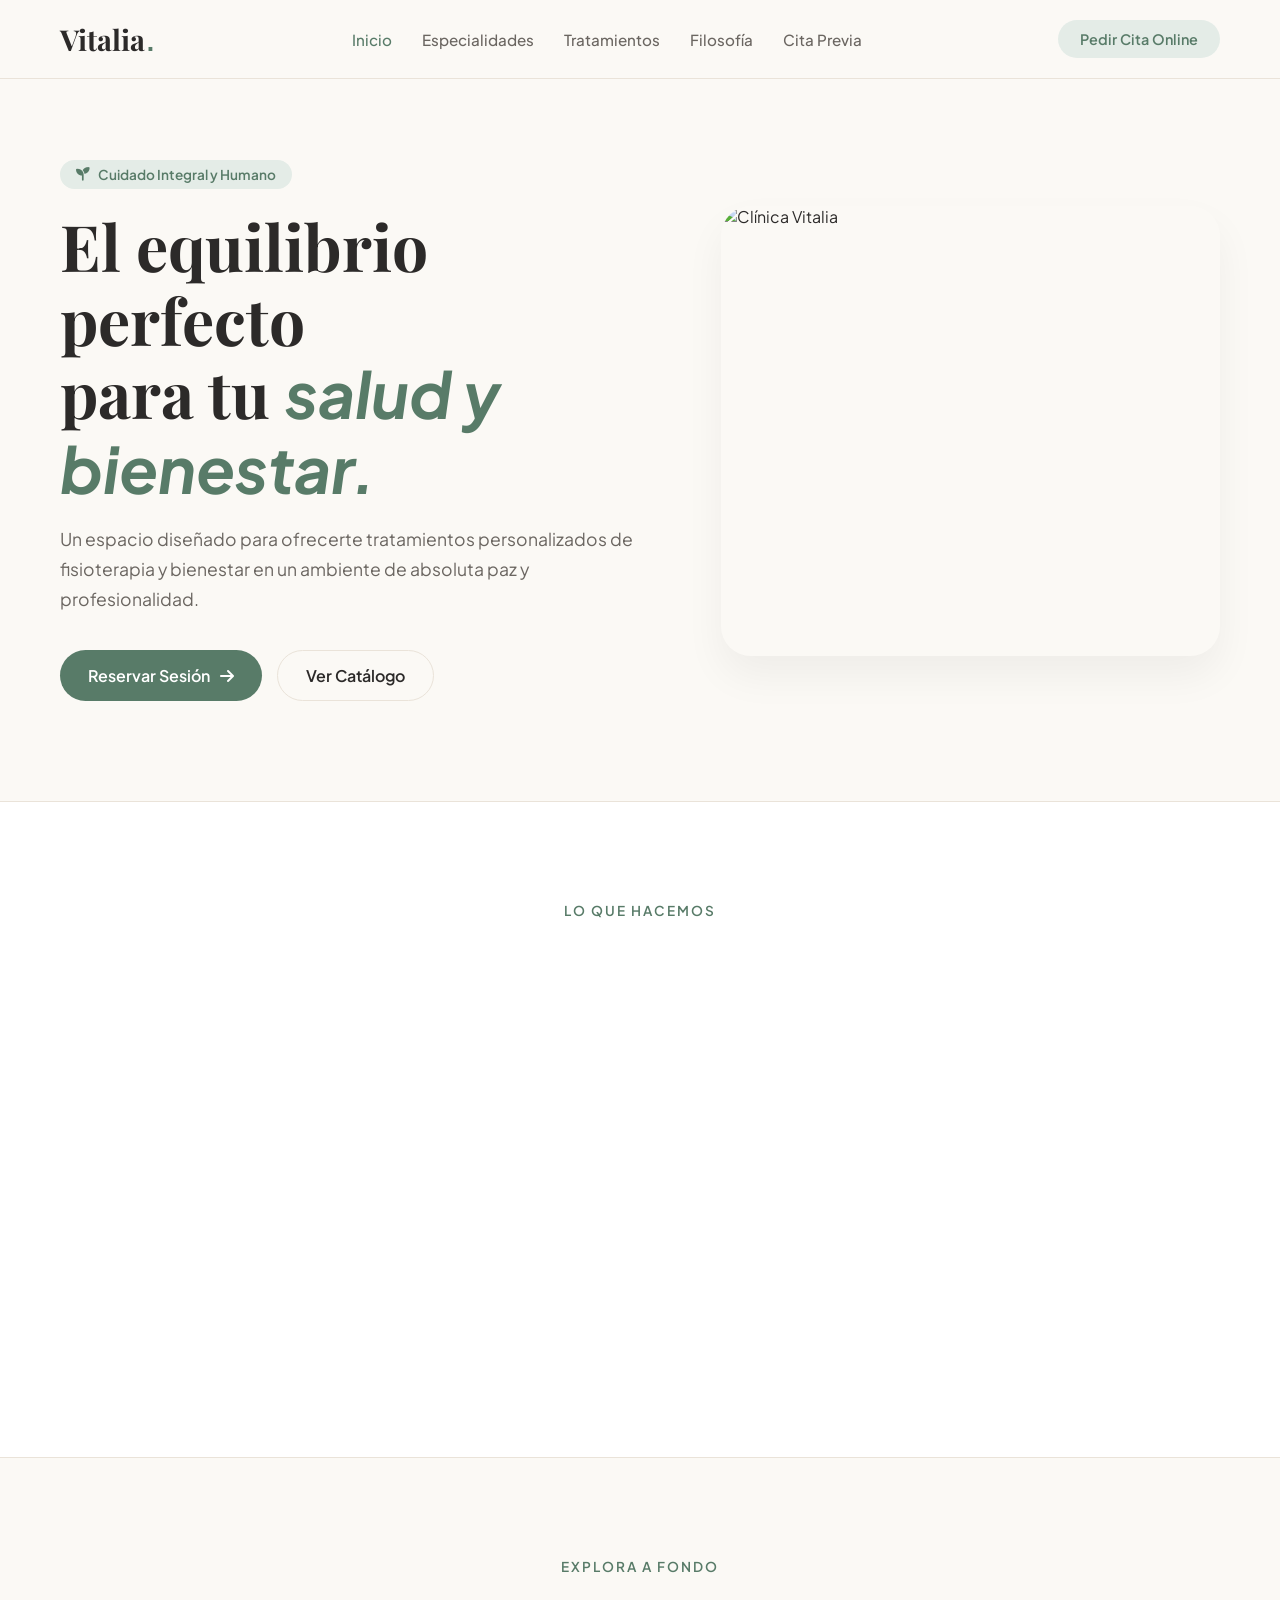
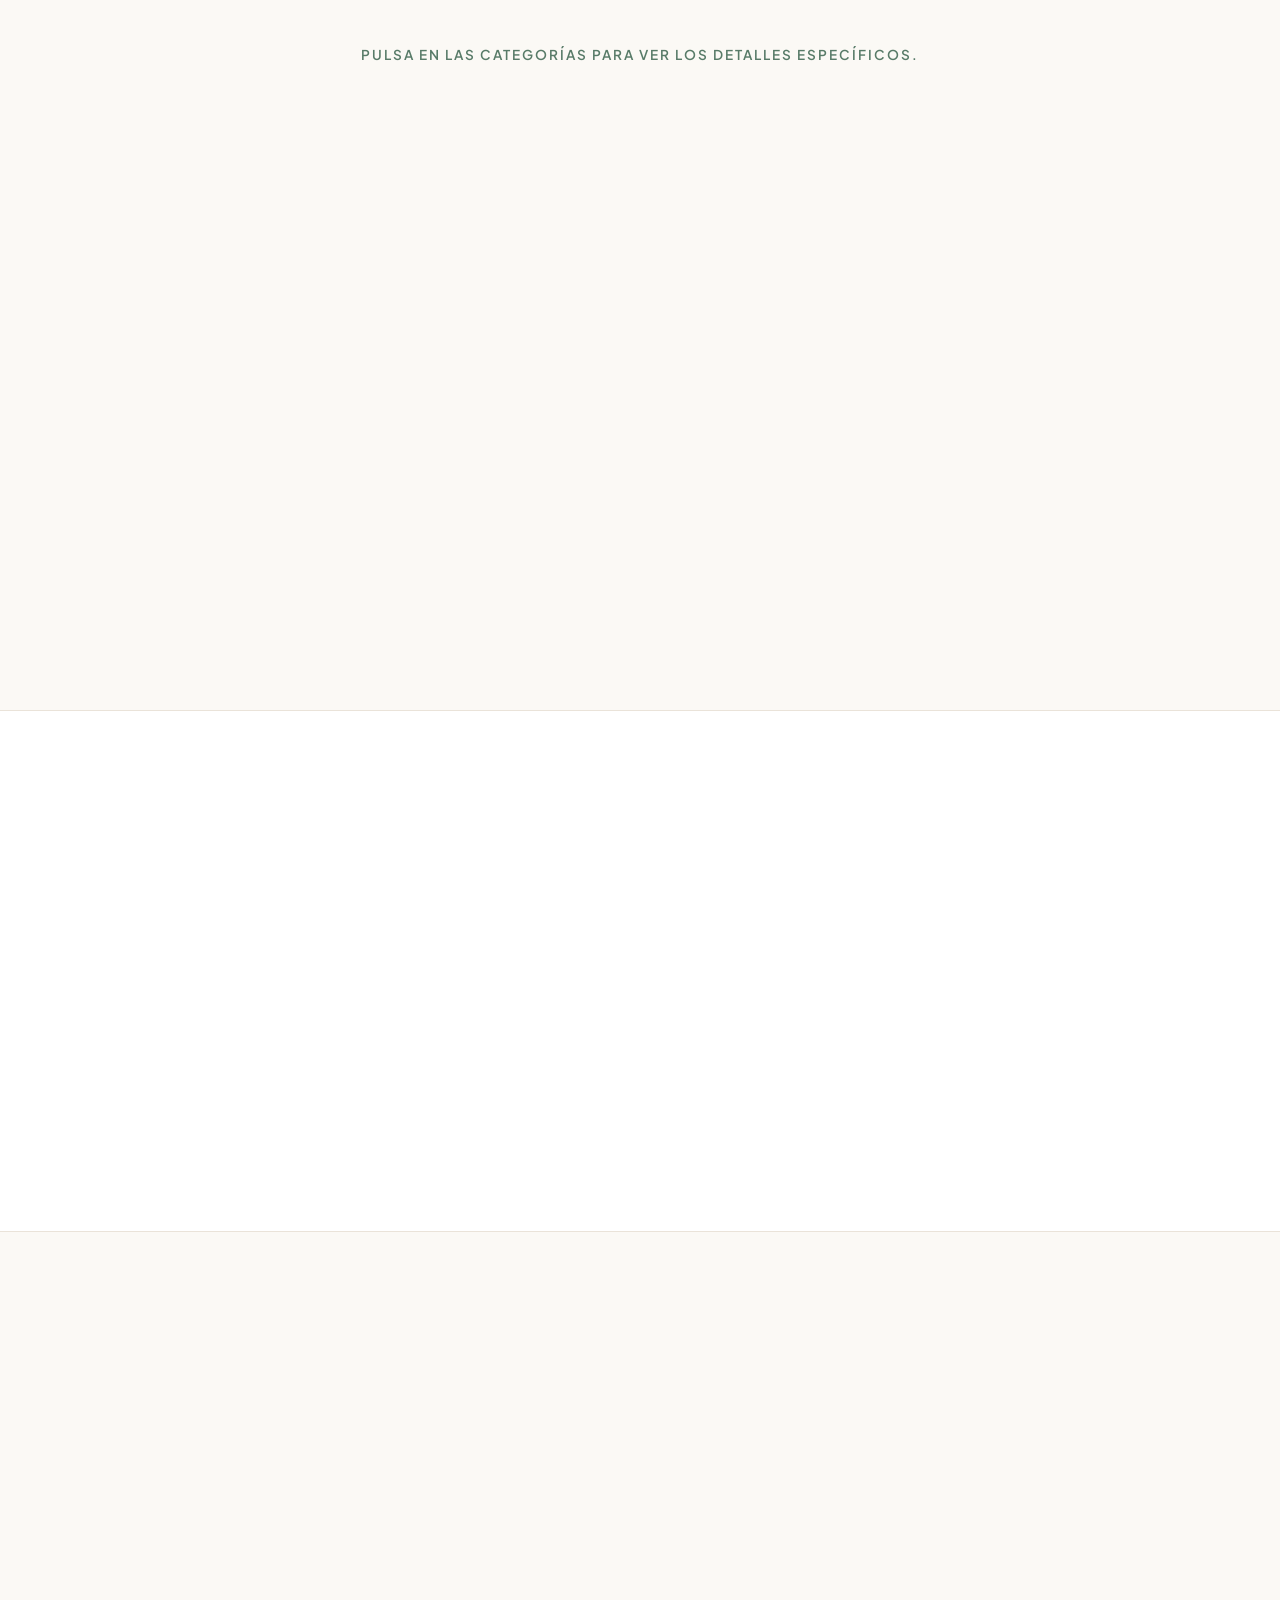
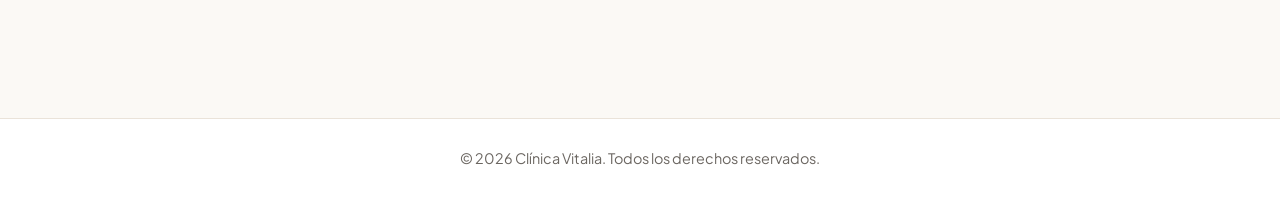
==== demos/escaparate.html @ feb84a08 "Create escaparate.html" ====
<!DOCTYPE html>
<html lang="es">
<head>
    <meta charset="UTF-8">
    <meta name="viewport" content="width=device-width, initial-scale=1.0">
    <title>Clínica Vitalia - Bienestar y Salud Avanzada</title>
    <link rel="stylesheet" href="escaparate.css">
    <!-- Google Fonts & FontAwesome -->
    <link href="https://fonts.googleapis.com/css2?family=Playfair+Display:ital,wght@0,600;0,700;1,400&family=Plus+Jakarta+Sans:wght@300;400;500;600;700&display=swap" rel="stylesheet">
    <link rel="stylesheet" href="https://cdnjs.cloudflare.com/ajax/libs/font-awesome/6.4.0/css/all.min.css">
</head>
<body>

    <!-- Navegación Orgánica y Fluida -->
    <header class="organic-header" id="navbar">
        <div class="nav-container">
            <div class="logo">Vitalia<span>.</span></div>
            <nav class="nav-links" id="organicNav">
                <a href="#inicio" class="active">Inicio</a>
                <a href="#especialidades">Especialidades</a>
                <a href="#selector">Tratamientos</a>
                <a href="#equipo">Filosofía</a>
                <a href="#contacto">Cita Previa</a>
            </nav>
            <div class="nav-actions-organic">
                <a href="#contacto" class="btn-organic">Pedir Cita Online</a>
                <button class="menu-toggle-org" id="orgToggle" aria-label="Menú"><i class="fa-solid fa-bars"></i></button>
            </div>
        </div>
    </header>

    <!-- Sección Hero Orgánica -->
    <section id="inicio" class="hero-organic">
        <div class="container hero-grid">
            <div class="hero-text reveal-load">
                <span class="badge-organic"><i class="fa-solid fa-seedling"></i> Cuidado Integral y Humano</span>
                <h1>El equilibrio perfecto <br>para tu <span>salud y bienestar.</span></h1>
                <p>Un espacio diseñado para ofrecerte tratamientos personalizados de fisioterapia y bienestar en un ambiente de absoluta paz y profesionalidad.</p>
                <div class="hero-actions">
                    <a href="#contacto" class="btn-primary-organic">Reservar Sesión <i class="fa-solid fa-arrow-right"></i></a>
                    <a href="#selector" class="btn-secondary-organic">Ver Catálogo</a>
                </div>
            </div>
            <div class="hero-image-wrapper reveal-load delay-1">
                <div class="image-box">
                    <img src="https://images.unsplash.com/photo-1629909613654-28e377c37b09?q=80&w=1000&auto=format&fit=crop" alt="Clínica Vitalia">
                </div>
            </div>
        </div>
    </section>

    <!-- Especialidades (Tarjetas Orgánicas) -->
    <section id="especialidades" class="services-organic">
        <div class="container">
            <div class="section-header">
                <span class="section-subtitle">Lo que hacemos</span>
                <h2 class="section-title reveal">Especialidades Destacadas</h2>
            </div>

            <div class="services-grid">
                <div class="service-card reveal delay-1">
                    <div class="icon-circle"><i class="fa-solid fa-hands-holding-child"></i></div>
                    <h3>Fisioterapia Avanzada</h3>
                    <p>Recuperación de lesiones deportivas y tratamiento de dolencias crónicas mediante técnicas manuales especializadas.</p>
                </div>
                <div class="service-card reveal delay-2">
                    <div class="icon-circle"><i class="fa-solid fa-spa"></i></div>
                    <h3>Bienestar y Osteopatía</h3>
                    <p>Reajuste corporal global para liberar tensiones acumuladas por el estrés diario y mejorar tu postura corporal.</p>
                </div>
                <div class="service-card reveal delay-3">
                    <div class="icon-circle"><i class="fa-solid fa-heart-pulse"></i></div>
                    <h3>Rehabilitación Activa</h3>
                    <p>Planes de ejercicio supervisados y adaptados individualmente para potenciar tu recuperación de forma segura.</p>
                </div>
            </div>
        </div>
    </section>

    <!-- NUEVO: Selector Interactivo de Tratamientos -->
    <section id="selector" class="interactive-selector-section">
        <div class="container">
            <div class="section-header">
                <span class="section-subtitle">Explora a fondo</span>
                <h2 class="section-title reveal">Selecciona tu Tratamiento</h2>
                <p class="section-subtitle" style="margin-top: 10px;">Pulsa en las categorías para ver los detalles específicos.</p>
            </div>

            <div class="selector-box reveal">
                <div class="selector-tabs">
                    <button class="tab-btn active" data-target="fisio">Fisioterapia</button>
                    <button class="tab-btn" data-target="osteo">Osteopatía</button>
                    <button class="tab-btn" data-target="rehab">Rehabilitación</button>
                </div>
                <div class="selector-content-wrapper">
                    <div class="selector-panel active" id="fisio">
                        <div class="panel-text">
                            <h3>Fisioterapia Deportiva y Traumatológica</h3>
                            <p>Enfoque clínico enfocado en acelerar los plazos de recuperación tisular. Utilizamos diatermia, punción seca y terapia manual avanzada.</p>
                            <ul>
                                <li><i class="fa-solid fa-check"></i> Duración estimada: 50 minutos</li>
                                <li><i class="fa-solid fa-check"></i> 100% atención individualizada</li>
                            </ul>
                        </div>
                        <div class="panel-image">
                            <img src="https://images.unsplash.com/photo-1576091160399-112ba8d25d1d?q=80&w=800&auto=format&fit=crop" alt="Fisio">
                        </div>
                    </div>
                    <div class="selector-panel" id="osteo">
                        <div class="panel-text">
                            <h3>Osteopatía Estructural y Craneal</h3>
                            <p>Restablecemos la movilidad de las articulaciones, la columna y los tejidos blandos, aliviando dolores de cabeza, cervicalgias y lumbalgias.</p>
                            <ul>
                                <li><i class="fa-solid fa-check"></i> Enfoque global del organismo</li>
                                <li><i class="fa-solid fa-check"></i> Técnicas suaves y seguras</li>
                            </ul>
                        </div>
                        <div class="panel-image">
                            <img src="https://images.unsplash.com/photo-1519494026892-80bbd2d6fd0d?q=80&w=800&auto=format&fit=crop" alt="Osteo">
                        </div>
                    </div>
                    <div class="selector-panel" id="rehab">
                        <div class="panel-text">
                            <h3>Rehabilitación Funcional Activa</h3>
                            <p>Gimnasio terapéutico propio donde te guiamos paso a paso para que recuperes la fuerza muscular tras una intervención o lesión grave.</p>
                            <ul>
                                <li><i class="fa-solid fa-check"></i> Equipamiento de última generación</li>
                                <li><i class="fa-solid fa-check"></i> Readaptación al deporte o trabajo</li>
                            </ul>
                        </div>
                        <div class="panel-image">
                            <img src="https://images.unsplash.com/photo-1540420773420-3366772f4999?q=80&w=800&auto=format&fit=crop" alt="Rehab">
                        </div>
                    </div>
                </div>
            </div>
        </div>
    </section>

    <!-- Testimonios de Confianza -->
    <section class="trust-section">
        <div class="container trust-flex">
            <div class="trust-content reveal">
                <h2>¿Por qué confían nuestros pacientes?</h2>
                <p>Nos tomamos el tiempo necesario para escuchar tu caso de forma individualizada. No aplicamos soluciones estandarizadas, sino que diseñamos un plan a tu absoluta medida.</p>
                <ul class="check-list">
                    <li><i class="fa-solid fa-check"></i> Profesionales colegiados con amplia experiencia</li>
                    <li><i class="fa-solid fa-check"></i> Instalaciones modernas, cálidas y equipadas</li>
                    <li><i class="fa-solid fa-check"></i> Flexibilidad horaria adaptada a tu rutina</li>
                </ul>
            </div>
            <div class="trust-card reveal delay-1">
                <div class="quote-icon"><i class="fa-solid fa-quote-left"></i></div>
                <p class="quote-text">"La atención y el trato son inmejorables. Noté una mejoría enorme en pocas sesiones. Da gusto encontrar profesionales con tanta vocación."</p>
                <div class="patient-info">
                    <strong>María Gómez</strong>
                    <span>Paciente de Fisioterapia</span>
                </div>
            </div>
        </div>
    </section>

    <!-- Sección Cita Previa / Contacto -->
    <section id="contacto" class="contact-organic">
        <div class="container contact-container reveal">
            <h2>¿Comenzamos a cuidarte?</h2>
            <p>Escríbenos directamente o consulta horarios disponibles para tu primera sesión.</p>
            <a href="https://wa.me/34600000000?text=Hola,%20quiero%20pedir%20información%20sobre%20vuestros%20servicios" target="_blank" class="btn-whatsapp"><i class="fa-brands fa-whatsapp"></i> Contactar por WhatsApp</a>
        </div>
    </section>

    <footer class="footer-organic">
        <p>&copy; 2026 Clínica Vitalia. Todos los derechos reservados.</p>
    </footer>

    <script src="escaparate.js"></script>
</body>
</html>
---- demos/escaparate.css ----
:root {
    --bg-sand: #fbf9f5;
    --card-white: #ffffff;
    --text-main: #2c2a29;
    --text-muted: #6b6661;
    --accent-sage: #587b68;
    --accent-sage-light: #e4ece7;
    --border-warm: #eae3d9;
}

* { margin: 0; padding: 0; box-sizing: border-box; font-family: 'Plus Jakarta Sans', sans-serif; scroll-behavior: smooth; }
body { background-color: var(--bg-sand); color: var(--text-main); overflow-x: hidden; }

.container { max-width: 1200px; margin: 0 auto; padding: 0 20px; }

/* Navegación Orgánica */
.organic-header {
    position: fixed; top: 0; width: 100%; z-index: 1000;
    padding: 20px 0; background: rgba(251, 249, 245, 0.9);
    backdrop-filter: blur(10px); border-bottom: 1px solid var(--border-warm);
    transition: 0.3s;
}
.nav-container { display: flex; justify-content: space-between; align-items: center; max-width: 1200px; margin: 0 auto; padding: 0 20px; }
.logo { font-family: 'Playfair Display', serif; font-size: 1.8rem; font-weight: 700; color: var(--text-main); }
.logo span { color: var(--accent-sage); }

.nav-links { display: flex; gap: 30px; }
.nav-links a { color: var(--text-muted); text-decoration: none; font-weight: 500; font-size: 0.95rem; transition: 0.3s; }
.nav-links a:hover, .nav-links a.active { color: var(--accent-sage); }

.nav-actions-organic { display: flex; align-items: center; gap: 15px; }
.menu-toggle-org { display: none; background: none; border: none; color: var(--text-main); font-size: 1.5rem; cursor: pointer; }

.btn-organic {
    background: var(--accent-sage-light); color: var(--accent-sage); padding: 10px 22px;
    border-radius: 30px; text-decoration: none; font-weight: 600; font-size: 0.9rem; transition: 0.3s;
}
.btn-organic:hover { background: var(--accent-sage); color: white; }

/* Hero Orgánico */
.hero-organic { padding: 160px 0 100px; }
.hero-grid { display: grid; grid-template-columns: 1.1fr 0.9fr; gap: 50px; align-items: center; }
.badge-organic {
    display: inline-flex; align-items: center; gap: 8px; background: var(--accent-sage-light);
    color: var(--accent-sage); padding: 6px 16px; border-radius: 20px; font-size: 0.85rem; font-weight: 600; margin-bottom: 20px;
}
.hero-text h1 { font-family: 'Playfair Display', serif; font-size: clamp(2.5rem, 5vw, 4rem); line-height: 1.15; margin-bottom: 20px; font-weight: 700; }
.hero-text h1 span { color: var(--accent-sage); font-style: italic; }
.hero-text p { color: var(--text-muted); font-size: 1.1rem; line-height: 1.7; margin-bottom: 35px; }
.hero-actions { display: flex; gap: 15px; }

.btn-primary-organic {
    background: var(--accent-sage); color: white; padding: 14px 28px; border-radius: 30px;
    text-decoration: none; font-weight: 600; transition: 0.3s; display: inline-flex; align-items: center; gap: 10px;
}
.btn-primary-organic:hover { background: #466252; transform: translateY(-2px); }

.btn-secondary-organic {
    background: transparent; color: var(--text-main); padding: 14px 28px; border-radius: 30px;
    text-decoration: none; font-weight: 600; border: 1px solid var(--border-warm); transition: 0.3s;
}
.btn-secondary-organic:hover { border-color: var(--text-main); background: rgba(0,0,0,0.02); }

.image-box { border-radius: 30px; overflow: hidden; box-shadow: 0 20px 40px rgba(0,0,0,0.05); height: 450px; }
.image-box img { width: 100%; height: 100%; object-fit: cover; }

/* Especialidades */
.services-organic { padding: 100px 0; background-color: var(--card-white); border-top: 1px solid var(--border-warm); border-bottom: 1px solid var(--border-warm); }
.section-header { text-align: center; margin-bottom: 60px; }
.section-subtitle { color: var(--accent-sage); font-weight: 600; text-transform: uppercase; font-size: 0.85rem; letter-spacing: 2px; display: block; margin-bottom: 8px; }
.section-title { font-family: 'Playfair Display', serif; font-size: 2.5rem; font-weight: 700; }

.services-grid { display: grid; grid-template-columns: repeat(auto-fit, minmax(300px, 1fr)); gap: 30px; }
.service-card {
    background: var(--bg-sand); border: 1px solid var(--border-warm); border-radius: 24px; padding: 40px 30px;
    text-align: center; transition: 0.3s;
}
.service-card:hover { transform: translateY(-8px); box-shadow: 0 15px 30px rgba(0,0,0,0.04); }
.icon-circle {
    width: 70px; height: 70px; background: var(--accent-sage-light); color: var(--accent-sage);
    border-radius: 50%; display: flex; align-items: center; justify-content: center; font-size: 1.5rem; margin: 0 auto 25px;
}
.service-card h3 { font-family: 'Playfair Display', serif; font-size: 1.35rem; margin-bottom: 15px; }
.service-card p { color: var(--text-muted); font-size: 0.95rem; line-height: 1.6; }

/* Selector Interactivo de Tratamientos */
.interactive-selector-section { padding: 100px 0; background-color: var(--bg-sand); }
.selector-box {
    background: var(--card-white); border: 1px solid var(--border-warm); border-radius: 30px;
    padding: 40px; box-shadow: 0 15px 35px rgba(0,0,0,0.03); max-width: 1000px; margin: 0 auto;
}
.selector-tabs { display: flex; justify-content: center; gap: 15px; margin-bottom: 40px; flex-wrap: wrap; }
.tab-btn {
    background: var(--bg-sand); border: 1px solid var(--border-warm); color: var(--text-main);
    padding: 12px 25px; border-radius: 30px; font-weight: 600; cursor: pointer; transition: 0.3s; font-size: 0.95rem;
}
.tab-btn:hover, .tab-btn.active { background: var(--accent-sage); color: white; border-color: var(--accent-sage); }

.selector-content-wrapper { position: relative; }
.selector-panel { display: none; grid-template-columns: 1.2fr 1fr; gap: 40px; align-items: center; }
.selector-panel.active { display: grid; }
.panel-text h3 { font-family: 'Playfair Display', serif; font-size: 1.8rem; margin-bottom: 15px; }
.panel-text p { color: var(--text-muted); line-height: 1.7; margin-bottom: 25px; }
.panel-text ul { list-style: none; display: flex; flex-direction: column; gap: 10px; font-weight: 500; }
.panel-text ul li i { color: var(--accent-sage); margin-right: 10px; }
.panel-image { border-radius: 20px; overflow: hidden; height: 320px; border: 1px solid var(--border-warm); }
.panel-image img { width: 100%; height: 100%; object-fit: cover; }

/* Confianza / Testimonios */
.trust-section { padding: 100px 0; background-color: var(--card-white); border-top: 1px solid var(--border-warm); border-bottom: 1px solid var(--border-warm); }
.trust-flex { display: grid; grid-template-columns: 1fr 1fr; gap: 60px; align-items: center; }
.trust-content h2 { font-family: 'Playfair Display', serif; font-size: 2.2rem; margin-bottom: 20px; }
.trust-content p { color: var(--text-muted); line-height: 1.7; margin-bottom: 25px; }
.check-list { list-style: none; }
.check-list li { margin-bottom: 12px; font-weight: 500; display: flex; align-items: center; gap: 12px; }
.check-list li i { color: var(--accent-sage); }

.trust-card { background: var(--bg-sand); border: 1px solid var(--border-warm); border-radius: 24px; padding: 40px; box-shadow: 0 10px 30px rgba(0,0,0,0.03); }
.quote-icon { font-size: 2rem; color: var(--accent-sage); opacity: 0.4; margin-bottom: 15px; }
.quote-text { font-style: italic; color: var(--text-main); font-size: 1.05rem; line-height: 1.7; margin-bottom: 25px; }
.patient-info strong { display: block; font-weight: 600; }
.patient-info span { color: var(--text-muted); font-size: 0.85rem; }

/* Contacto */
.contact-organic { padding: 80px 0 120px; text-align: center; }
.contact-container { background: var(--accent-sage-light); border-radius: 30px; padding: 60px 20px; border: 1px solid rgba(88,123,104,0.2); }
.contact-container h2 { font-family: 'Playfair Display', serif; font-size: 2.3rem; margin-bottom: 15px; color: var(--text-main); }
.contact-container p { color: var(--text-muted); margin-bottom: 30px; font-size: 1.05rem; }
.btn-whatsapp {
    display: inline-flex; align-items: center; gap: 10px; background: #25d366; color: white;
    padding: 14px 30px; border-radius: 30px; text-decoration: none; font-weight: 600; font-size: 1.05rem; transition: 0.3s;
}
.btn-whatsapp:hover { transform: scale(1.05); }

/* Footer */
.footer-organic { background: var(--card-white); text-align: center; padding: 30px; border-top: 1px solid var(--border-warm); color: var(--text-muted); font-size: 0.9rem; }

/* Animaciones */
.reveal { opacity: 0; transform: translateY(30px); transition: 0.8s; }
.reveal.active { opacity: 1; transform: translateY(0); }
.delay-1 { transition-delay: 0.15s; } .delay-2 { transition-delay: 0.3s; } .delay-3 { transition-delay: 0.45s; }

@media (max-width: 900px) {
    .nav-links { display: none; position: absolute; top: 100%; left: 0; width: 100%; background: var(--bg-sand); flex-direction: column; padding: 20px; text-align: center; border-bottom: 1px solid var(--border-warm); }
    .nav-links.active { display: flex; }
    .menu-toggle-org { display: block; }
    .hero-grid, .trust-flex, .selector-panel { grid-template-columns: 1fr; }
    .image-box { height: 300px; }
}

/* --- OPTIMIZACIÓN MÓVIL EXTREMA (escaparate.css) --- */
@media (max-width: 900px) {
    /* Menú Móvil Overlay Claro */
    .nav-links {
        display: none;
        position: fixed;
        top: 75px;
        left: 0;
        width: 100%;
        height: calc(100vh - 75px);
        background: rgba(251, 249, 245, 0.98);
        flex-direction: column;
        justify-content: flex-start;
        padding: 40px 20px;
        border-top: 1px solid var(--border-warm);
        text-align: center;
        gap: 20px;
    }
    .nav-links.active {
        display: flex;
    }
    .nav-links a {
        font-size: 1.2rem;
        padding: 15px;
    }
    .menu-toggle-org {
        display: block;
    }
    .nav-actions-organic .btn-organic {
        display: none;
    }

    /* Hero y Botones */
    .hero-organic {
        padding: 120px 0 50px;
    }
    .hero-grid, .trust-flex {
        grid-template-columns: 1fr;
        gap: 30px;
    }
    .hero-text h1 {
        font-size: 2.2rem;
    }
    .hero-actions {
        flex-direction: column;
        width: 100%;
    }
    .btn-primary-organic, .btn-secondary-organic, .btn-whatsapp {
        width: 100%;
        justify-content: center;
        min-height: 52px;
    }

    /* Selector de Tratamientos */
    .selector-tabs {
        flex-direction: column;
        gap: 10px;
    }
    .tab-btn {
        width: 100%;
        min-height: 50px;
        text-align: center;
    }
    .selector-panel {
        grid-template-columns: 1fr;
        gap: 25px;
    }
    .panel-image {
        height: 250px;
        order: -1; /* Pone la imagen encima del texto en móvil */
    }
    
    /* Espaciados Generales */
    .services-organic, .interactive-selector-section, .trust-section, .contact-organic {
        padding: 60px 0;
    }
    .section-title {
        font-size: 1.9rem;
    }
    .image-box {
        height: 280px;
    }
}
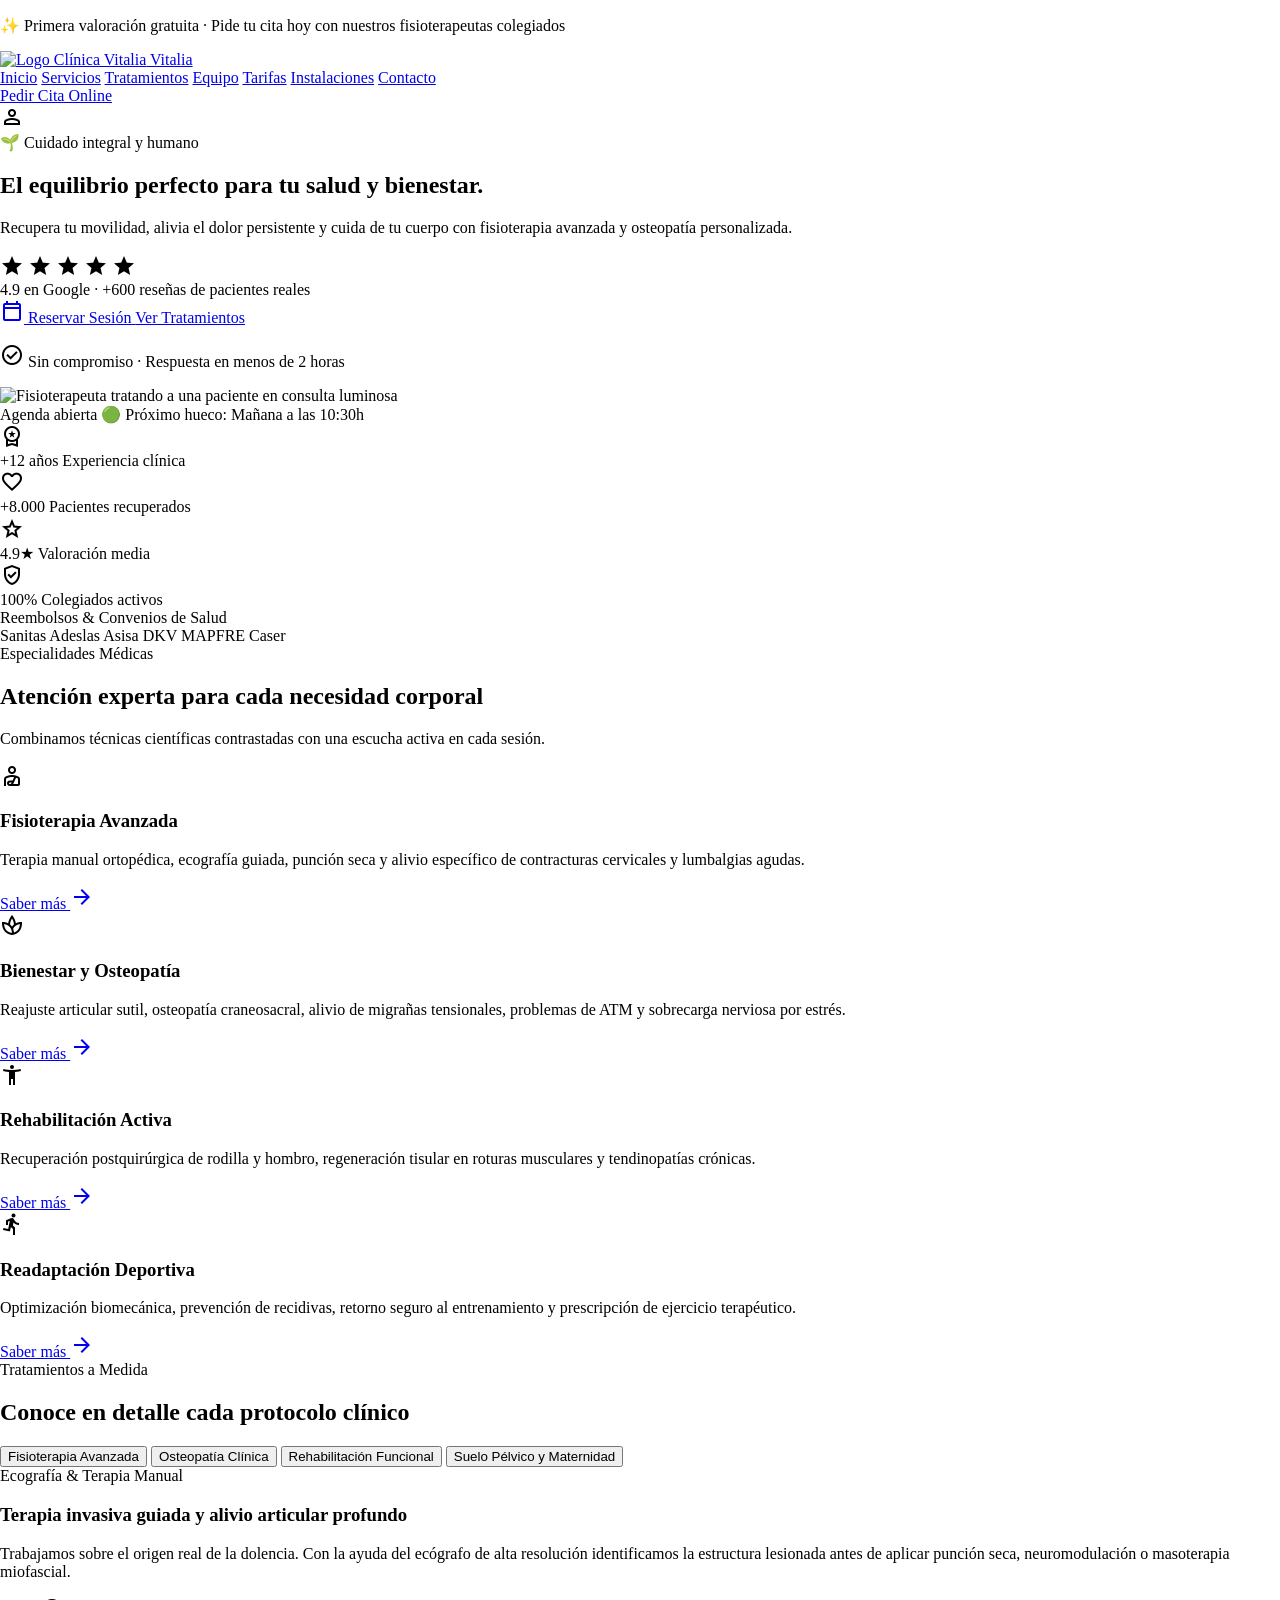
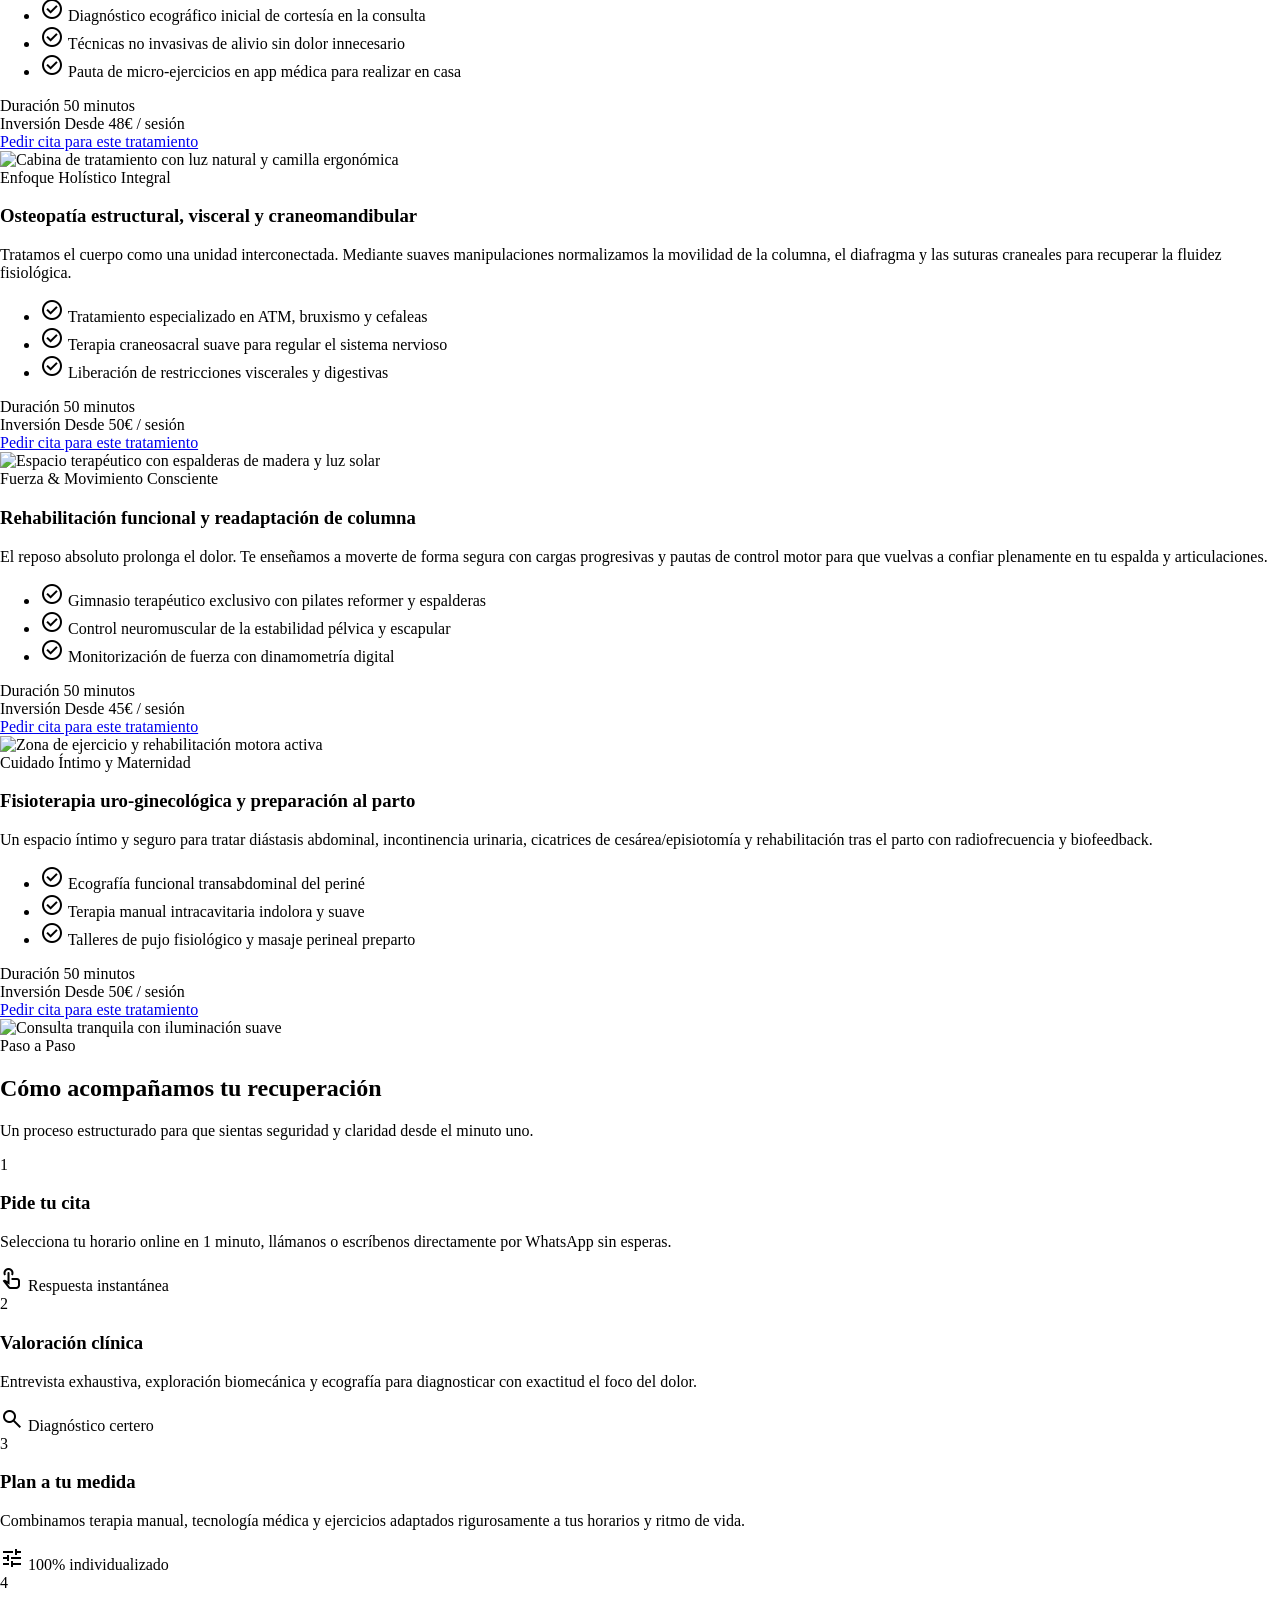
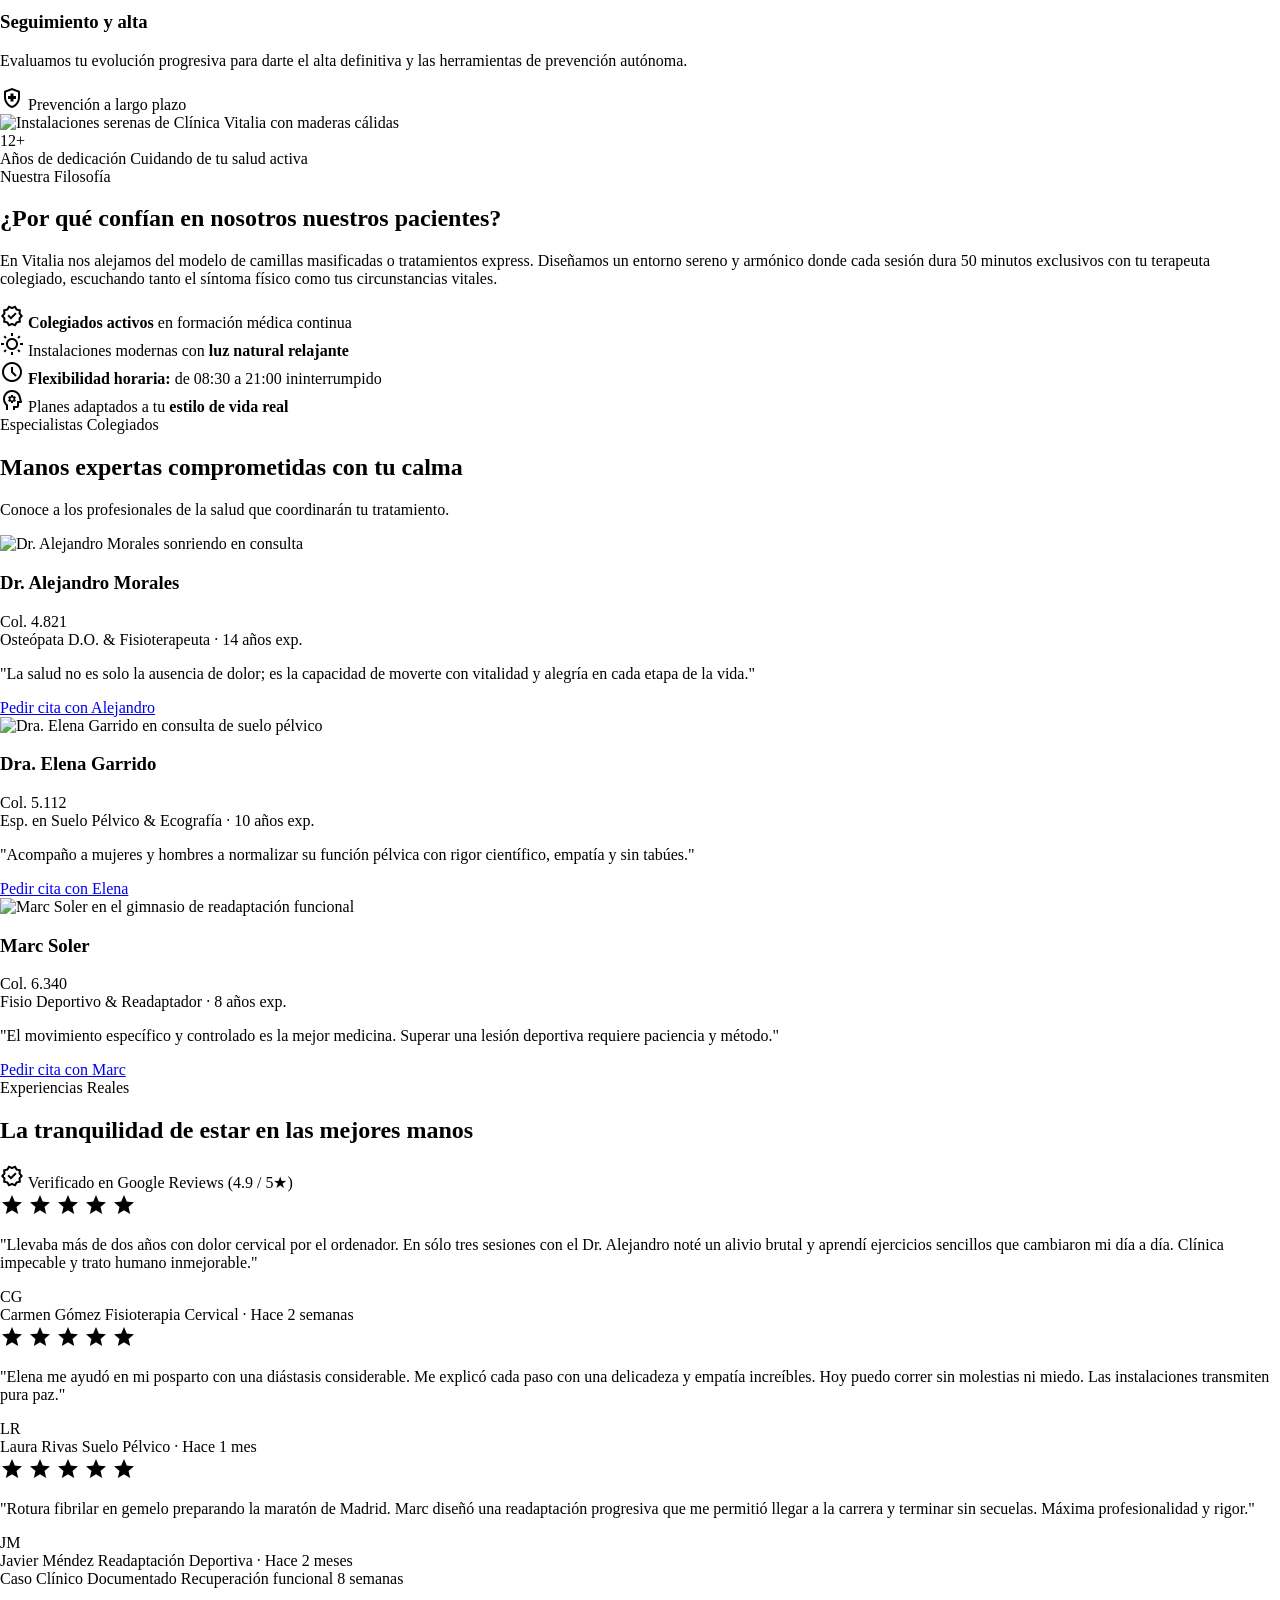
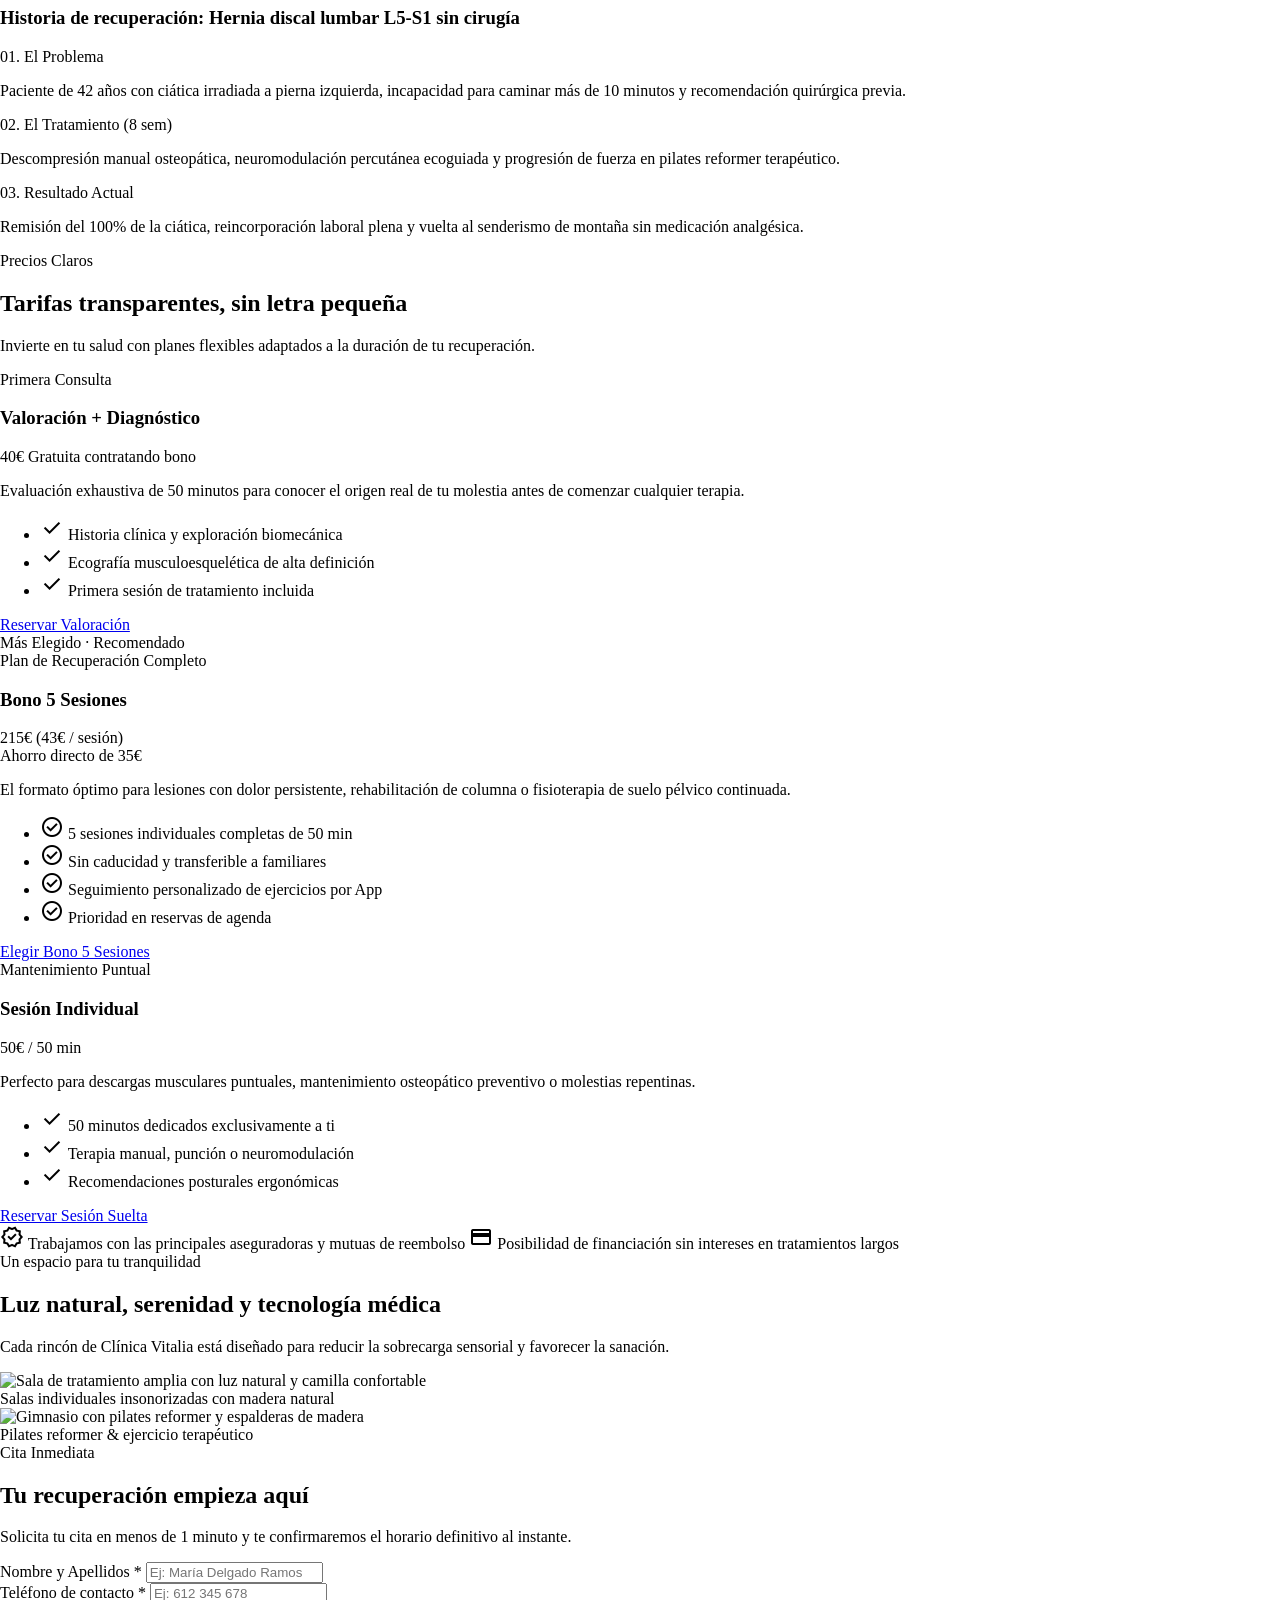
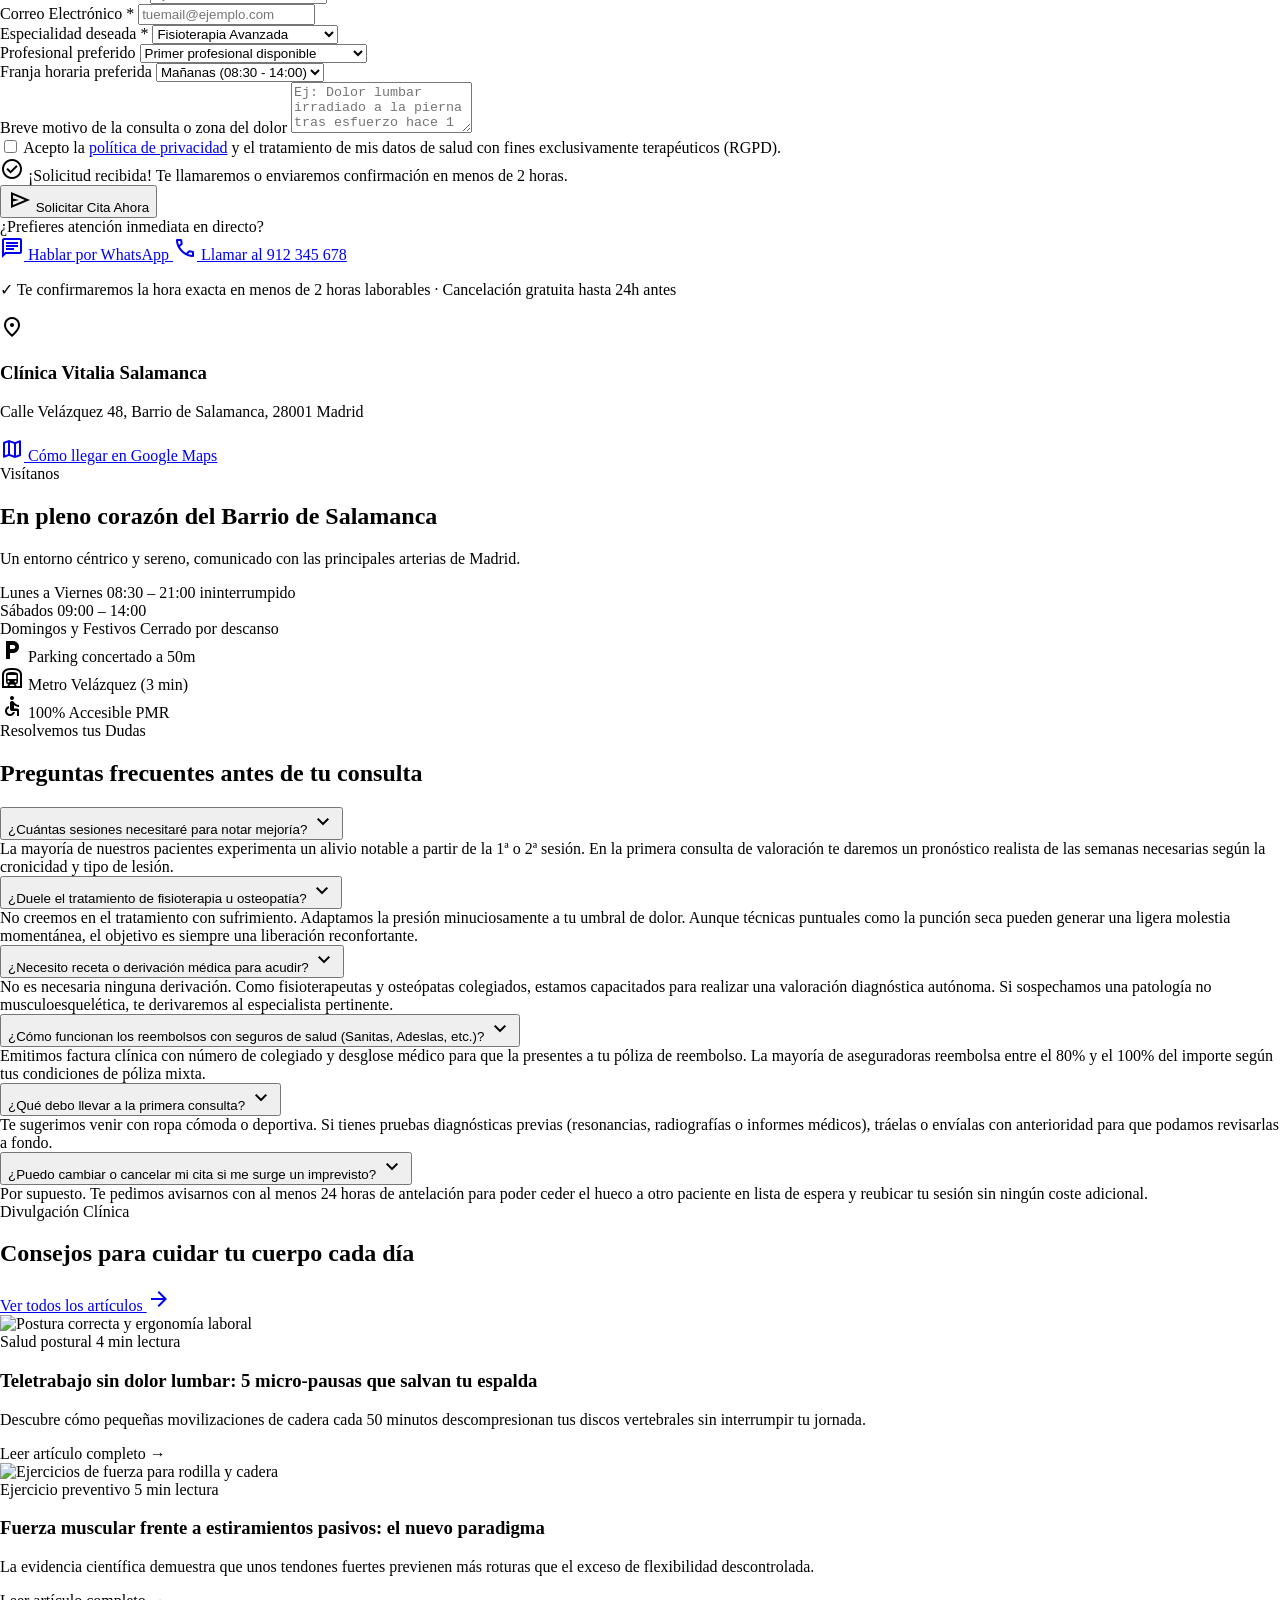
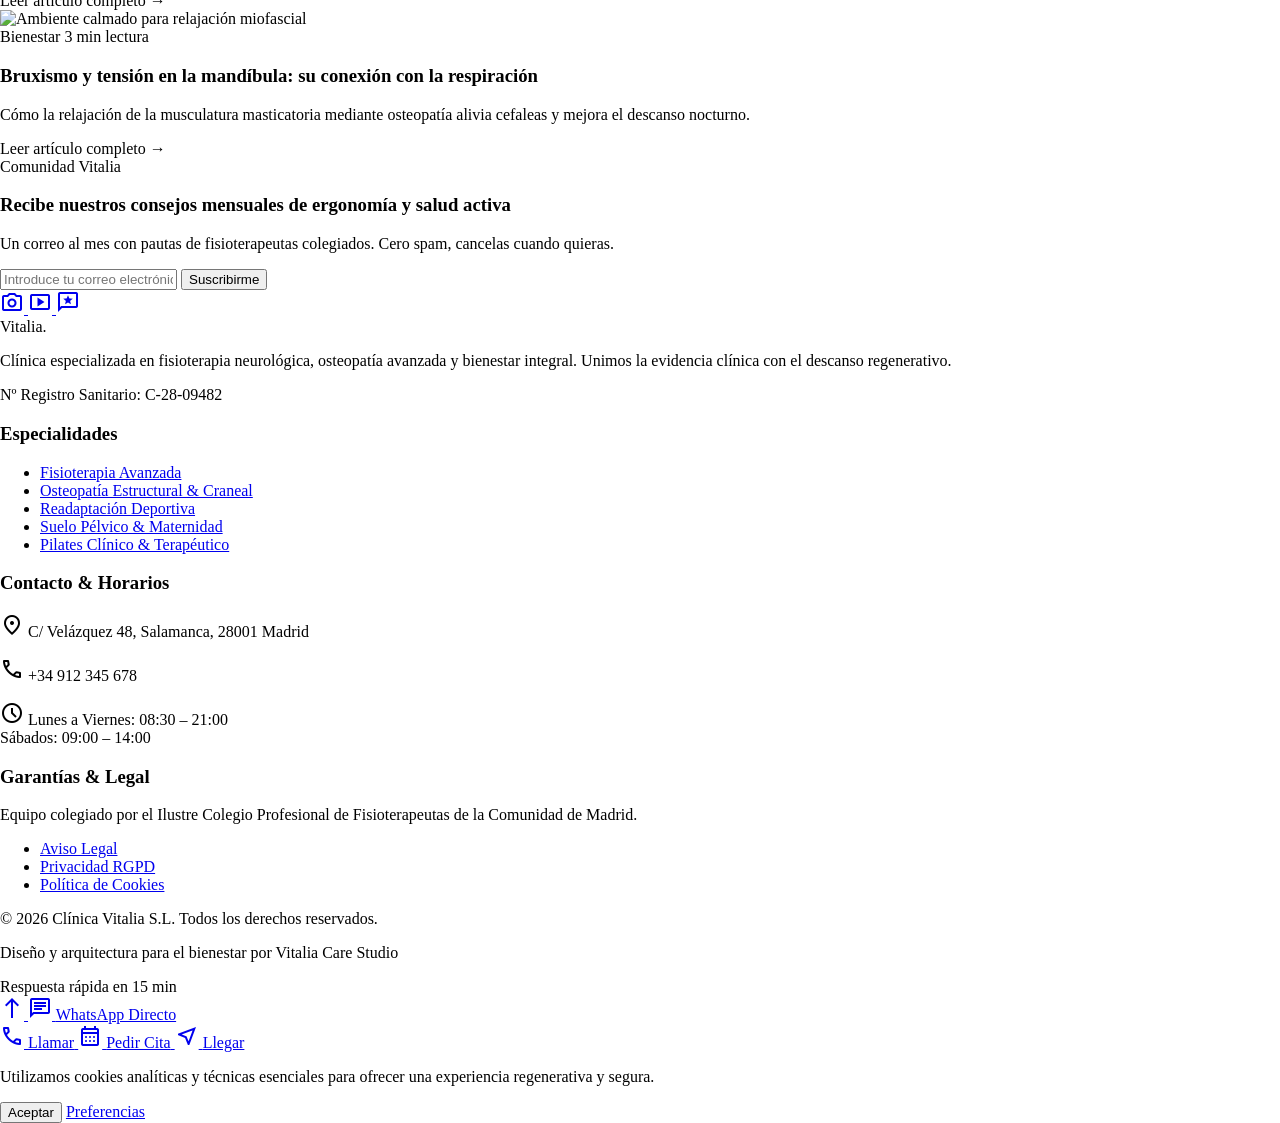
==== commit 203b13fd: "Update escaparate.html" ====
--- a/demos/escaparate.html
+++ b/demos/escaparate.html
@@ -1,178 +1,1452 @@
 <!DOCTYPE html>
-<html lang="es">
-<head>
-    <meta charset="UTF-8">
-    <meta name="viewport" content="width=device-width, initial-scale=1.0">
-    <title>Clínica Vitalia - Bienestar y Salud Avanzada</title>
-    <link rel="stylesheet" href="escaparate.css">
-    <!-- Google Fonts & FontAwesome -->
-    <link href="https://fonts.googleapis.com/css2?family=Playfair+Display:ital,wght@0,600;0,700;1,400&family=Plus+Jakarta+Sans:wght@300;400;500;600;700&display=swap" rel="stylesheet">
-    <link rel="stylesheet" href="https://cdnjs.cloudflare.com/ajax/libs/font-awesome/6.4.0/css/all.min.css">
-</head>
-<body>
-
-    <!-- Navegación Orgánica y Fluida -->
-    <header class="organic-header" id="navbar">
-        <div class="nav-container">
-            <div class="logo">Vitalia<span>.</span></div>
-            <nav class="nav-links" id="organicNav">
-                <a href="#inicio" class="active">Inicio</a>
-                <a href="#especialidades">Especialidades</a>
-                <a href="#selector">Tratamientos</a>
-                <a href="#equipo">Filosofía</a>
-                <a href="#contacto">Cita Previa</a>
-            </nav>
-            <div class="nav-actions-organic">
-                <a href="#contacto" class="btn-organic">Pedir Cita Online</a>
-                <button class="menu-toggle-org" id="orgToggle" aria-label="Menú"><i class="fa-solid fa-bars"></i></button>
-            </div>
+<html class="scroll-smooth" lang="es">
+  <head>
+    <meta charset="utf-8" />
+    <meta content="width=device-width, initial-scale=1.0" name="viewport" />
+    <meta content="web_standard" name="shell-type" />
+    <title>Clínica Vitalia · Fisioterapia &amp; Osteopatía</title>
+    
+    <link href="https://fonts.googleapis.com" rel="preconnect" />
+    <link crossorigin="" href="https://fonts.gstatic.com" rel="preconnect" />
+    <link href="https://fonts.googleapis.com/css2?family=Playfair+Display:ital,wght@0,500;0,600;0,700;1,400&amp;family=Plus+Jakarta+Sans:wght@400;500;600;700&amp;display=swap" rel="stylesheet" />
+    <link href="https://fonts.googleapis.com/css2?family=Material+Symbols+Outlined:opsz,wght,FILL,GRAD@24,400,0,0" rel="stylesheet" />
+    <link href="https://fonts.googleapis.com/css2?family=Material+Symbols+Outlined:wght,FILL@100..700,0..1&amp;display=swap" rel="stylesheet" />
+    
+    <style>
+      @layer base {
+        html, body { margin: 0; padding: 0; }
+        body { overscroll-behavior: none; }
+        main > :first-child { margin-top: 0 !important; }
+        main > :last-child { margin-bottom: 0 !important; }
+      }
+      ::-webkit-scrollbar { display: none; }
+    </style>
+    
+    <script src="https://cdn.tailwindcss.com"></script>
+    <script id="tailwind-config">
+      tailwind.config = {
+        darkMode: "class",
+        theme: {
+          extend: {
+            colors: {
+              "primary-fixed": "#c5ebd4", "on-secondary-fixed-variant": "#414845", "surface-variant": "#e7e1df",
+              "primary": "#406250", "on-surface": "#1d1b1a", "primary-container": "#587b68",
+              "tertiary-container": "#5e7a6b", "surface-bright": "#fef8f6", "inverse-primary": "#aacfb9",
+              "on-tertiary": "#ffffff", "on-secondary-container": "#5c6461", "background": "#fef8f6",
+              "tertiary": "#466153", "on-error-container": "#93000a", "surface-container": "#f2edeb",
+              "outline": "#727973", "secondary": "#58605c", "tertiary-fixed": "#cbead7",
+              "on-tertiary-fixed": "#052015", "primary-fixed-dim": "#aacfb9", "surface-container-high": "#ede7e5",
+              "on-primary-fixed": "#002113", "on-secondary-fixed": "#161d1a", "secondary-fixed": "#dce4df",
+              "on-primary-container": "#eefff2", "on-surface-variant": "#414844", "surface-container-low": "#f8f2f0",
+              "secondary-fixed-dim": "#c0c8c4", "surface-container-lowest": "#ffffff", "surface-container-highest": "#e7e1df",
+              "on-secondary": "#ffffff", "on-tertiary-fixed-variant": "#324c3f", "surface": "#fef8f6",
+              "inverse-surface": "#32302f", "error": "#ba1a1a", "on-primary": "#ffffff", "surface-tint": "#436654",
+              "on-error": "#ffffff", "on-primary-fixed-variant": "#2c4d3d", "error-container": "#ffdad6",
+              "outline-variant": "#c1c8c2", "inverse-on-surface": "#f5efed", "tertiary-fixed-dim": "#b0cdbc",
+              "secondary-container": "#dae2dd", "surface-dim": "#ded9d7", "on-background": "#1d1b1a",
+              "on-tertiary-container": "#f0fff4"
+            },
+            borderRadius: {
+              "DEFAULT": "1rem", "lg": "2rem", "xl": "3rem", "full": "9999px"
+            },
+            spacing: {
+              "space-md": "1.25rem", "margin-mobile": "1.25rem", "space-xs": "0.375rem", "gutter-mobile": "1rem",
+              "space-sm": "0.75rem", "gutter": "1.5rem", "space-xl": "3.5rem", "space-lg": "2rem", "margin": "3rem"
+            },
+            fontFamily: {
+              "body-md": ["Plus Jakarta Sans"], "title-md": ["Plus Jakarta Sans"], "body-sm": ["Plus Jakarta Sans"],
+              "headline-lg": ["Playfair Display"], "headline-md": ["Playfair Display"], "display-mobile": ["Playfair Display"],
+              "body-lg": ["Plus Jakarta Sans"], "label-sm": ["Plus Jakarta Sans"], "headline-lg-mobile": ["Playfair Display"],
+              "label-md": ["Plus Jakarta Sans"], "label-lg": ["Plus Jakarta Sans"], "headline-sm": ["Playfair Display"],
+              "display": ["Playfair Display"], "title-lg": ["Plus Jakarta Sans"]
+            },
+            fontSize: {
+              "body-md": ["15px", {lineHeight: "24px", letterSpacing: "0em", fontWeight: "400"}],
+              "title-md": ["16px", {lineHeight: "24px", letterSpacing: "-0.005em", fontWeight: "600"}],
+              "body-sm": ["13px", {lineHeight: "20px", letterSpacing: "0.01em", fontWeight: "400"}],
+              "headline-lg": ["40px", {lineHeight: "48px", letterSpacing: "-0.015em", fontWeight: "600"}],
+              "headline-md": ["28px", {lineHeight: "36px", letterSpacing: "-0.01em", fontWeight: "500"}],
+              "display-mobile": ["36px", {lineHeight: "44px", letterSpacing: "-0.01em", fontWeight: "500"}],
+              "body-lg": ["18px", {lineHeight: "28px", letterSpacing: "0em", fontWeight: "400"}],
+              "label-sm": ["11px", {lineHeight: "14px", letterSpacing: "0.04em", fontWeight: "500"}],
+              "headline-lg-mobile": ["28px", {lineHeight: "36px", letterSpacing: "-0.01em", fontWeight: "600"}],
+              "label-md": ["12px", {lineHeight: "16px", letterSpacing: "0.03em", fontWeight: "600"}],
+              "label-lg": ["14px", {lineHeight: "20px", letterSpacing: "0.01em", fontWeight: "600"}],
+              "headline-sm": ["22px", {lineHeight: "30px", letterSpacing: "0em", fontWeight: "600"}],
+              "display": ["52px", {lineHeight: "64px", letterSpacing: "-0.02em", fontWeight: "500"}],
+              "title-lg": ["18px", {lineHeight: "26px", letterSpacing: "-0.01em", fontWeight: "600"}]
+            }
+          }
+        }
+      }
+    </script>
+  </head>
+  
+  <body class="bg-background font-body-md text-on-surface antialiased selection:bg-primary-fixed selection:text-on-primary-fixed">
+    
+    <!-- HEADER -->
+    <header class="fixed top-0 inset-x-0 z-50 transition-all duration-300">
+      <div class="bg-primary-container text-on-primary-container text-center py-2 px-margin-mobile sm:px-gutter text-label-sm font-label-sm tracking-wide">
+        <p class="flex items-center justify-center gap-2">
+          <span>✨ Primera valoración gratuita · Pide tu cita hoy con nuestros fisioterapeutas colegiados</span>
+        </p>
+      </div>
+      
+      <div class="h-20 bg-surface/90 backdrop-blur-md shadow-[0_1px_8px_rgba(44,42,41,0.04)]">
+        <div class="max-w-[1240px] h-full mx-auto px-margin-mobile md:px-gutter flex items-center justify-between gap-4">
+          <div class="flex items-center gap-3 shrink-0">
+            <a class="flex items-center gap-3 focus:outline-none focus:ring-2 focus:ring-primary-container rounded-full pr-2" data-path="inicio" href="#">
+              <img alt="Logo Clínica Vitalia" class="h-8 w-auto object-contain" src="https://lh3.googleusercontent.com/aida/[base64]" />
+              <span class="font-headline-sm text-headline-sm text-primary tracking-tight font-bold hidden sm:inline-block">Vitalia</span>
+            </a>
+          </div>
+          
+          <nav class="hidden xl:flex items-center gap-7" data-active-classes="text-primary font-bold">
+            <a aria-current="page" class="transition-colors text-primary font-bold" data-path="inicio" href="#">Inicio</a>
+            <a class="font-label-lg text-label-lg text-on-surface-variant hover:text-primary transition-colors" data-path="servicios" href="#">Servicios</a>
+            <a class="font-label-lg text-label-lg text-on-surface-variant hover:text-primary transition-colors" data-path="tratamientos" href="#">Tratamientos</a>
+            <a class="font-label-lg text-label-lg text-on-surface-variant hover:text-primary transition-colors" data-path="equipo" href="#">Equipo</a>
+            <a class="font-label-lg text-label-lg text-on-surface-variant hover:text-primary transition-colors" data-path="tarifas" href="#">Tarifas</a>
+            <a class="font-label-lg text-label-lg text-on-surface-variant hover:text-primary transition-colors" data-path="instalaciones" href="#">Instalaciones</a>
+            <a class="font-label-lg text-label-lg text-on-surface-variant hover:text-primary transition-colors" data-path="contacto" href="#">Contacto</a>
+          </nav>
+          
+          <div class="flex items-center gap-3 sm:gap-4 shrink-0">
+            <a class="hidden sm:inline-flex items-center justify-center h-12 px-7 rounded-full bg-primary-container text-on-primary-container font-label-lg text-label-lg shadow-[0_10px_30px_-10px_rgba(44,42,41,0.06)] hover:bg-primary transition-all duration-200 transform hover:-translate-y-0.5" data-path="pedir-cita" href="#">
+              Pedir Cita Online
+            </a>
+            <div class="w-8 h-8 rounded-full bg-primary flex items-center justify-center shrink-0">
+              <span class="material-symbols-outlined text-on-primary text-[18px]">person</span>
+            </div>
+          </div>
         </div>
+      </div>
     </header>
 
-    <!-- Sección Hero Orgánica -->
-    <section id="inicio" class="hero-organic">
-        <div class="container hero-grid">
-            <div class="hero-text reveal-load">
-                <span class="badge-organic"><i class="fa-solid fa-seedling"></i> Cuidado Integral y Humano</span>
-                <h1>El equilibrio perfecto <br>para tu <span>salud y bienestar.</span></h1>
-                <p>Un espacio diseñado para ofrecerte tratamientos personalizados de fisioterapia y bienestar en un ambiente de absoluta paz y profesionalidad.</p>
-                <div class="hero-actions">
-                    <a href="#contacto" class="btn-primary-organic">Reservar Sesión <i class="fa-solid fa-arrow-right"></i></a>
-                    <a href="#selector" class="btn-secondary-organic">Ver Catálogo</a>
-                </div>
-            </div>
-            <div class="hero-image-wrapper reveal-load delay-1">
-                <div class="image-box">
-                    <img src="https://images.unsplash.com/photo-1629909613654-28e377c37b09?q=80&w=1000&auto=format&fit=crop" alt="Clínica Vitalia">
-                </div>
-            </div>
+    <!-- MAIN CONTENT -->
+    <main class="w-full pt-28 bg-background">
+      <div class="flex flex-col w-full">
+        
+        <!-- 1. HERO SECTION -->
+        <section class="relative w-full max-w-[1240px] mx-auto px-margin-mobile md:px-gutter py-space-md lg:py-space-xl">
+          <div class="grid grid-cols-1 lg:grid-cols-12 gap-space-lg lg:gap-gutter items-center">
+            <div class="lg:col-span-6 flex flex-col items-start gap-space-sm sm:gap-space-md">
+              <div class="inline-flex items-center gap-2 px-4 py-1.5 rounded-full bg-secondary-container text-on-secondary-container font-label-md text-label-md">
+                <span class="w-2 h-2 rounded-full bg-primary animate-pulse"></span>
+                <span>🌱 Cuidado integral y humano</span>
+              </div>
+              <h1 class="font-headline-lg text-headline-lg lg:text-display text-on-surface leading-tight tracking-tight">
+                El equilibrio perfecto para tu <span class="italic text-primary-container font-headline-lg lg:text-display">salud y bienestar</span>.
+              </h1>
+              <p class="font-body-lg text-body-lg text-on-surface-variant max-w-xl leading-relaxed">
+                Recupera tu movilidad, alivia el dolor persistente y cuida de tu cuerpo con fisioterapia avanzada y osteopatía personalizada.
+              </p>
+              
+              <div class="flex flex-wrap items-center gap-2 py-1 px-3.5 rounded-full bg-surface-container-low text-on-surface text-label-md font-label-md shadow-sm">
+                <div class="flex items-center text-[#e5a024] gap-0.5">
+                  <span class="material-symbols-outlined text-[18px]" style="font-variation-settings: 'FILL' 1;">star</span>
+                  <span class="material-symbols-outlined text-[18px]" style="font-variation-settings: 'FILL' 1;">star</span>
+                  <span class="material-symbols-outlined text-[18px]" style="font-variation-settings: 'FILL' 1;">star</span>
+                  <span class="material-symbols-outlined text-[18px]" style="font-variation-settings: 'FILL' 1;">star</span>
+                  <span class="material-symbols-outlined text-[18px]" style="font-variation-settings: 'FILL' 1;">star</span>
+                </div>
+                <span class="font-semibold text-on-surface">4.9 en Google</span>
+                <span class="text-outline">·</span>
+                <span class="text-on-surface-variant">+600 reseñas de pacientes reales</span>
+              </div>
+              
+              <div class="flex flex-wrap items-center gap-3 pt-2">
+                <a class="inline-flex items-center justify-center h-12 px-7 rounded-full bg-primary-container text-on-primary-container font-label-lg text-label-lg shadow-sm hover:bg-primary transition-all duration-200 transform hover:-translate-y-0.5" href="#pedir-cita-formulario">
+                  <span class="material-symbols-outlined text-[20px] mr-2">calendar_today</span>
+                  Reservar Sesión
+                </a>
+                <a class="inline-flex items-center justify-center h-12 px-7 rounded-full bg-surface-container-lowest text-primary font-label-lg text-label-lg shadow-sm hover:bg-surface-container-low transition-all duration-200" href="#selector-tratamientos">
+                  Ver Tratamientos
+                </a>
+              </div>
+              
+              <p class="font-label-sm text-label-sm text-outline flex items-center gap-1.5 pt-1">
+                <span class="material-symbols-outlined text-[16px] text-primary">check_circle</span>
+                Sin compromiso · Respuesta en menos de 2 horas
+              </p>
+            </div>
+            
+            <div class="lg:col-span-6 relative mt-space-md lg:mt-0">
+              <div class="relative overflow-hidden rounded-[28px] shadow-xl bg-surface-container-high">
+                <img alt="Fisioterapeuta tratando a una paciente en consulta luminosa" class="w-full h-[400px] sm:h-[490px] object-cover transition-transform duration-700 hover:scale-105" src="https://lh3.googleusercontent.com/aida-public/[base64]" />
+                <div class="absolute inset-0 bg-gradient-to-t from-inverse-surface/40 via-transparent to-transparent"></div>
+              </div>
+              <div class="absolute -bottom-6 -left-2 sm:left-6 z-10 bg-surface-container-lowest/95 backdrop-blur-md px-5 py-3.5 rounded-full shadow-lg flex items-center gap-3 max-w-[90%]">
+                <span class="w-3.5 h-3.5 rounded-full bg-[#10b981] animate-ping shrink-0"></span>
+                <div class="flex flex-col min-w-0">
+                  <span class="font-label-sm text-label-sm text-outline">Agenda abierta</span>
+                  <span class="font-label-md text-label-md text-on-surface font-semibold truncate">🟢 Próximo hueco: Mañana a las 10:30h</span>
+                </div>
+              </div>
+            </div>
+          </div>
+        </section>
+
+        <!-- 2. FRANJA DE CONFIANZA & MUTUAS -->
+        <section class="w-full bg-surface-container-low py-space-lg sm:py-space-xl mt-space-lg">
+          <div class="max-w-[1240px] mx-auto px-margin-mobile md:px-gutter flex flex-col gap-space-lg">
+            <div class="grid grid-cols-2 md:grid-cols-4 gap-space-md">
+              <div class="flex items-center gap-3.5 bg-surface-container-lowest p-4 rounded-lg shadow-sm">
+                <div class="w-12 h-12 rounded-full bg-secondary-container flex items-center justify-center shrink-0 text-primary">
+                  <span class="material-symbols-outlined text-[24px]">workspace_premium</span>
+                </div>
+                <div class="flex flex-col">
+                  <span class="font-title-lg text-title-lg text-primary font-bold">+12 años</span>
+                  <span class="font-body-sm text-body-sm text-on-surface-variant">Experiencia clínica</span>
+                </div>
+              </div>
+              <div class="flex items-center gap-3.5 bg-surface-container-lowest p-4 rounded-lg shadow-sm">
+                <div class="w-12 h-12 rounded-full bg-secondary-container flex items-center justify-center shrink-0 text-primary">
+                  <span class="material-symbols-outlined text-[24px]">favorite</span>
+                </div>
+                <div class="flex flex-col">
+                  <span class="font-title-lg text-title-lg text-primary font-bold">+8.000</span>
+                  <span class="font-body-sm text-body-sm text-on-surface-variant">Pacientes recuperados</span>
+                </div>
+              </div>
+              <div class="flex items-center gap-3.5 bg-surface-container-lowest p-4 rounded-lg shadow-sm">
+                <div class="w-12 h-12 rounded-full bg-secondary-container flex items-center justify-center shrink-0 text-primary">
+                  <span class="material-symbols-outlined text-[24px]">star</span>
+                </div>
+                <div class="flex flex-col">
+                  <span class="font-title-lg text-title-lg text-primary font-bold">4.9★</span>
+                  <span class="font-body-sm text-body-sm text-on-surface-variant">Valoración media</span>
+                </div>
+              </div>
+              <div class="flex items-center gap-3.5 bg-surface-container-lowest p-4 rounded-lg shadow-sm">
+                <div class="w-12 h-12 rounded-full bg-secondary-container flex items-center justify-center shrink-0 text-primary">
+                  <span class="material-symbols-outlined text-[24px]">verified_user</span>
+                </div>
+                <div class="flex flex-col">
+                  <span class="font-title-lg text-title-lg text-primary font-bold">100%</span>
+                  <span class="font-body-sm text-body-sm text-on-surface-variant">Colegiados activos</span>
+                </div>
+              </div>
+            </div>
+            
+            <div class="pt-space-xs flex flex-col sm:flex-row items-center justify-between gap-4">
+              <span class="font-label-sm text-label-sm text-outline tracking-wider uppercase">Reembolsos &amp; Convenios de Salud</span>
+              <div class="flex flex-wrap items-center justify-center gap-6 sm:gap-8 opacity-75">
+                <span class="font-headline-sm text-headline-sm text-secondary tracking-wider font-semibold">Sanitas</span>
+                <span class="font-headline-sm text-headline-sm text-secondary tracking-wider font-semibold">Adeslas</span>
+                <span class="font-headline-sm text-headline-sm text-secondary tracking-wider font-semibold">Asisa</span>
+                <span class="font-headline-sm text-headline-sm text-secondary tracking-wider font-semibold">DKV</span>
+                <span class="font-headline-sm text-headline-sm text-secondary tracking-wider font-semibold">MAPFRE</span>
+                <span class="font-headline-sm text-headline-sm text-secondary tracking-wider font-semibold">Caser</span>
+              </div>
+            </div>
+          </div>
+        </section>
+
+        <!-- 3. ESPECIALIDADES (4 Cards Grid) -->
+        <section class="max-w-[1240px] mx-auto px-margin-mobile md:px-gutter py-space-xl">
+          <div class="text-center max-w-2xl mx-auto mb-space-lg">
+            <span class="font-label-md text-label-md text-primary tracking-widest uppercase">Especialidades Médicas</span>
+            <h2 class="font-headline-md text-headline-md sm:text-headline-lg text-on-surface mt-2">Atención experta para cada necesidad corporal</h2>
+            <p class="font-body-md text-body-md text-on-surface-variant mt-2">Combinamos técnicas científicas contrastadas con una escucha activa en cada sesión.</p>
+          </div>
+          <div class="grid grid-cols-1 md:grid-cols-2 lg:grid-cols-4 gap-gutter">
+            <!-- Card 1 -->
+            <div class="bg-surface-container-lowest p-space-md rounded-[28px] shadow-sm hover:shadow-md transition-all duration-300 flex flex-col justify-between group">
+              <div>
+                <div class="w-14 h-14 rounded-full bg-secondary-container flex items-center justify-center text-primary group-hover:bg-primary-container group-hover:text-on-primary-container transition-colors mb-space-sm">
+                  <span class="material-symbols-outlined text-[28px]">personal_injury</span>
+                </div>
+                <h3 class="font-title-lg text-title-lg text-on-surface mb-2 font-semibold">Fisioterapia Avanzada</h3>
+                <p class="font-body-sm text-body-sm text-on-surface-variant leading-relaxed">Terapia manual ortopédica, ecografía guiada, punción seca y alivio específico de contracturas cervicales y lumbalgias agudas.</p>
+              </div>
+              <a class="inline-flex items-center gap-1 font-label-md text-label-md text-primary mt-space-md group-hover:translate-x-1 transition-transform" href="#selector-tratamientos">
+                Saber más <span class="material-symbols-outlined text-[16px]">arrow_forward</span>
+              </a>
+            </div>
+            
+            <!-- Card 2 -->
+            <div class="bg-surface-container-lowest p-space-md rounded-[28px] shadow-sm hover:shadow-md transition-all duration-300 flex flex-col justify-between group">
+              <div>
+                <div class="w-14 h-14 rounded-full bg-secondary-container flex items-center justify-center text-primary group-hover:bg-primary-container group-hover:text-on-primary-container transition-colors mb-space-sm">
+                  <span class="material-symbols-outlined text-[28px]">spa</span>
+                </div>
+                <h3 class="font-title-lg text-title-lg text-on-surface mb-2 font-semibold">Bienestar y Osteopatía</h3>
+                <p class="font-body-sm text-body-sm text-on-surface-variant leading-relaxed">Reajuste articular sutil, osteopatía craneosacral, alivio de migrañas tensionales, problemas de ATM y sobrecarga nerviosa por estrés.</p>
+              </div>
+              <a class="inline-flex items-center gap-1 font-label-md text-label-md text-primary mt-space-md group-hover:translate-x-1 transition-transform" href="#selector-tratamientos">
+                Saber más <span class="material-symbols-outlined text-[16px]">arrow_forward</span>
+              </a>
+            </div>
+            
+            <!-- Card 3 -->
+            <div class="bg-surface-container-lowest p-space-md rounded-[28px] shadow-sm hover:shadow-md transition-all duration-300 flex flex-col justify-between group">
+              <div>
+                <div class="w-14 h-14 rounded-full bg-secondary-container flex items-center justify-center text-primary group-hover:bg-primary-container group-hover:text-on-primary-container transition-colors mb-space-sm">
+                  <span class="material-symbols-outlined text-[28px]">accessibility_new</span>
+                </div>
+                <h3 class="font-title-lg text-title-lg text-on-surface mb-2 font-semibold">Rehabilitación Activa</h3>
+                <p class="font-body-sm text-body-sm text-on-surface-variant leading-relaxed">Recuperación postquirúrgica de rodilla y hombro, regeneración tisular en roturas musculares y tendinopatías crónicas.</p>
+              </div>
+              <a class="inline-flex items-center gap-1 font-label-md text-label-md text-primary mt-space-md group-hover:translate-x-1 transition-transform" href="#selector-tratamientos">
+                Saber más <span class="material-symbols-outlined text-[16px]">arrow_forward</span>
+              </a>
+            </div>
+            
+            <!-- Card 4 -->
+            <div class="bg-surface-container-lowest p-space-md rounded-[28px] shadow-sm hover:shadow-md transition-all duration-300 flex flex-col justify-between group">
+              <div>
+                <div class="w-14 h-14 rounded-full bg-secondary-container flex items-center justify-center text-primary group-hover:bg-primary-container group-hover:text-on-primary-container transition-colors mb-space-sm">
+                  <span class="material-symbols-outlined text-[28px]">directions_run</span>
+                </div>
+                <h3 class="font-title-lg text-title-lg text-on-surface mb-2 font-semibold">Readaptación Deportiva</h3>
+                <p class="font-body-sm text-body-sm text-on-surface-variant leading-relaxed">Optimización biomecánica, prevención de recidivas, retorno seguro al entrenamiento y prescripción de ejercicio terapéutico.</p>
+              </div>
+              <a class="inline-flex items-center gap-1 font-label-md text-label-md text-primary mt-space-md group-hover:translate-x-1 transition-transform" href="#selector-tratamientos">
+                Saber más <span class="material-symbols-outlined text-[16px]">arrow_forward</span>
+              </a>
+            </div>
+          </div>
+        </section>
+
+        <!-- 4. SELECTOR INTERACTIVO DE TRATAMIENTOS (Tabs) -->
+        <section class="w-full bg-surface-container-low py-space-xl scroll-mt-24" id="selector-tratamientos">
+          <div class="max-w-[1240px] mx-auto px-margin-mobile md:px-gutter">
+            <div class="text-center max-w-xl mx-auto mb-space-md">
+              <span class="font-label-md text-label-md text-primary tracking-widest uppercase">Tratamientos a Medida</span>
+              <h2 class="font-headline-md text-headline-md text-on-surface mt-2">Conoce en detalle cada protocolo clínico</h2>
+            </div>
+            
+            <div class="flex flex-wrap items-center justify-center gap-2 mb-space-lg" id="treatments-tabs">
+              <button class="h-11 px-6 rounded-full font-label-md text-label-md bg-primary-container text-on-primary-container shadow-sm transition-all" id="tab-btn-fisio" onclick="switchTab('fisio')">
+                Fisioterapia Avanzada
+              </button>
+              <button class="h-11 px-6 rounded-full font-label-md text-label-md bg-surface-container-lowest text-on-surface-variant hover:bg-surface-container transition-all" id="tab-btn-osteo" onclick="switchTab('osteo')">
+                Osteopatía Clínica
+              </button>
+              <button class="h-11 px-6 rounded-full font-label-md text-label-md bg-surface-container-lowest text-on-surface-variant hover:bg-surface-container transition-all" id="tab-btn-rehab" onclick="switchTab('rehab')">
+                Rehabilitación Funcional
+              </button>
+              <button class="h-11 px-6 rounded-full font-label-md text-label-md bg-surface-container-lowest text-on-surface-variant hover:bg-surface-container transition-all" id="tab-btn-pelvico" onclick="switchTab('pelvico')">
+                Suelo Pélvico y Maternidad
+              </button>
+            </div>
+            
+            <div class="bg-surface-container-lowest p-space-md md:p-space-lg rounded-[30px] shadow-sm">
+              <!-- Content 1: Fisio -->
+              <div class="grid grid-cols-1 lg:grid-cols-12 gap-space-lg items-center" id="tab-content-fisio">
+                <div class="lg:col-span-7 flex flex-col gap-space-sm">
+                  <span class="inline-block px-3 py-1 rounded-full bg-secondary-container text-on-secondary-container font-label-sm text-label-sm w-fit">Ecografía &amp; Terapia Manual</span>
+                  <h3 class="font-headline-sm text-headline-sm text-on-surface font-semibold">Terapia invasiva guiada y alivio articular profundo</h3>
+                  <p class="font-body-md text-body-md text-on-surface-variant leading-relaxed">
+                    Trabajamos sobre el origen real de la dolencia. Con la ayuda del ecógrafo de alta resolución identificamos la estructura lesionada antes de aplicar punción seca, neuromodulación o masoterapia miofascial.
+                  </p>
+                  <ul class="flex flex-col gap-2.5 my-2">
+                    <li class="flex items-center gap-2.5 font-body-sm text-body-sm text-on-surface">
+                      <span class="material-symbols-outlined text-[20px] text-primary shrink-0">check_circle</span>
+                      Diagnóstico ecográfico inicial de cortesía en la consulta
+                    </li>
+                    <li class="flex items-center gap-2.5 font-body-sm text-body-sm text-on-surface">
+                      <span class="material-symbols-outlined text-[20px] text-primary shrink-0">check_circle</span>
+                      Técnicas no invasivas de alivio sin dolor innecesario
+                    </li>
+                    <li class="flex items-center gap-2.5 font-body-sm text-body-sm text-on-surface">
+                      <span class="material-symbols-outlined text-[20px] text-primary shrink-0">check_circle</span>
+                      Pauta de micro-ejercicios en app médica para realizar en casa
+                    </li>
+                  </ul>
+                  <div class="flex flex-wrap items-center gap-6 py-3 border-t border-b border-surface-variant/40">
+                    <div>
+                      <span class="font-label-sm text-label-sm text-outline block">Duración</span>
+                      <span class="font-title-md text-title-md text-on-surface font-semibold">50 minutos</span>
+                    </div>
+                    <div class="w-px h-8 bg-surface-variant/60"></div>
+                    <div>
+                      <span class="font-label-sm text-label-sm text-outline block">Inversión</span>
+                      <span class="font-title-md text-title-md text-primary font-bold">Desde 48€ / sesión</span>
+                    </div>
+                  </div>
+                  <div class="pt-2">
+                    <a class="inline-flex items-center justify-center h-12 px-7 rounded-full bg-primary-container text-on-primary-container font-label-lg text-label-lg shadow-sm hover:bg-primary transition-all" href="#pedir-cita-formulario">
+                      Pedir cita para este tratamiento
+                    </a>
+                  </div>
+                </div>
+                <div class="lg:col-span-5 overflow-hidden rounded-[24px]">
+                  <img alt="Cabina de tratamiento con luz natural y camilla ergonómica" class="w-full h-80 lg:h-96 object-cover rounded-[24px]" src="https://lh3.googleusercontent.com/aida-public/[base64]" />
+                </div>
+              </div>
+              
+              <!-- Content 2: Osteopatía -->
+              <div class="hidden grid-cols-1 lg:grid-cols-12 gap-space-lg items-center" id="tab-content-osteo">
+                <div class="lg:col-span-7 flex flex-col gap-space-sm">
+                  <span class="inline-block px-3 py-1 rounded-full bg-secondary-container text-on-secondary-container font-label-sm text-label-sm w-fit">Enfoque Holístico Integral</span>
+                  <h3 class="font-headline-sm text-headline-sm text-on-surface font-semibold">Osteopatía estructural, visceral y craneomandibular</h3>
+                  <p class="font-body-md text-body-md text-on-surface-variant leading-relaxed">
+                    Tratamos el cuerpo como una unidad interconectada. Mediante suaves manipulaciones normalizamos la movilidad de la columna, el diafragma y las suturas craneales para recuperar la fluidez fisiológica.
+                  </p>
+                  <ul class="flex flex-col gap-2.5 my-2">
+                    <li class="flex items-center gap-2.5 font-body-sm text-body-sm text-on-surface">
+                      <span class="material-symbols-outlined text-[20px] text-primary shrink-0">check_circle</span>
+                      Tratamiento especializado en ATM, bruxismo y cefaleas
+                    </li>
+                    <li class="flex items-center gap-2.5 font-body-sm text-body-sm text-on-surface">
+                      <span class="material-symbols-outlined text-[20px] text-primary shrink-0">check_circle</span>
+                      Terapia craneosacral suave para regular el sistema nervioso
+                    </li>
+                    <li class="flex items-center gap-2.5 font-body-sm text-body-sm text-on-surface">
+                      <span class="material-symbols-outlined text-[20px] text-primary shrink-0">check_circle</span>
+                      Liberación de restricciones viscerales y digestivas
+                    </li>
+                  </ul>
+                  <div class="flex flex-wrap items-center gap-6 py-3 border-t border-b border-surface-variant/40">
+                    <div>
+                      <span class="font-label-sm text-label-sm text-outline block">Duración</span>
+                      <span class="font-title-md text-title-md text-on-surface font-semibold">50 minutos</span>
+                    </div>
+                    <div class="w-px h-8 bg-surface-variant/60"></div>
+                    <div>
+                      <span class="font-label-sm text-label-sm text-outline block">Inversión</span>
+                      <span class="font-title-md text-title-md text-primary font-bold">Desde 50€ / sesión</span>
+                    </div>
+                  </div>
+                  <div class="pt-2">
+                    <a class="inline-flex items-center justify-center h-12 px-7 rounded-full bg-primary-container text-on-primary-container font-label-lg text-label-lg shadow-sm hover:bg-primary transition-all" href="#pedir-cita-formulario">
+                      Pedir cita para este tratamiento
+                    </a>
+                  </div>
+                </div>
+                <div class="lg:col-span-5 overflow-hidden rounded-[24px]">
+                  <img alt="Espacio terapéutico con espalderas de madera y luz solar" class="w-full h-80 lg:h-96 object-cover rounded-[24px]" src="https://lh3.googleusercontent.com/aida-public/[base64]" />
+                </div>
+              </div>
+              
+              <!-- Content 3: Rehab -->
+              <div class="hidden grid-cols-1 lg:grid-cols-12 gap-space-lg items-center" id="tab-content-rehab">
+                <div class="lg:col-span-7 flex flex-col gap-space-sm">
+                  <span class="inline-block px-3 py-1 rounded-full bg-secondary-container text-on-secondary-container font-label-sm text-label-sm w-fit">Fuerza &amp; Movimiento Consciente</span>
+                  <h3 class="font-headline-sm text-headline-sm text-on-surface font-semibold">Rehabilitación funcional y readaptación de columna</h3>
+                  <p class="font-body-md text-body-md text-on-surface-variant leading-relaxed">
+                    El reposo absoluto prolonga el dolor. Te enseñamos a moverte de forma segura con cargas progresivas y pautas de control motor para que vuelvas a confiar plenamente en tu espalda y articulaciones.
+                  </p>
+                  <ul class="flex flex-col gap-2.5 my-2">
+                    <li class="flex items-center gap-2.5 font-body-sm text-body-sm text-on-surface">
+                      <span class="material-symbols-outlined text-[20px] text-primary shrink-0">check_circle</span>
+                      Gimnasio terapéutico exclusivo con pilates reformer y espalderas
+                    </li>
+                    <li class="flex items-center gap-2.5 font-body-sm text-body-sm text-on-surface">
+                      <span class="material-symbols-outlined text-[20px] text-primary shrink-0">check_circle</span>
+                      Control neuromuscular de la estabilidad pélvica y escapular
+                    </li>
+                    <li class="flex items-center gap-2.5 font-body-sm text-body-sm text-on-surface">
+                      <span class="material-symbols-outlined text-[20px] text-primary shrink-0">check_circle</span>
+                      Monitorización de fuerza con dinamometría digital
+                    </li>
+                  </ul>
+                  <div class="flex flex-wrap items-center gap-6 py-3 border-t border-b border-surface-variant/40">
+                    <div>
+                      <span class="font-label-sm text-label-sm text-outline block">Duración</span>
+                      <span class="font-title-md text-title-md text-on-surface font-semibold">50 minutos</span>
+                    </div>
+                    <div class="w-px h-8 bg-surface-variant/60"></div>
+                    <div>
+                      <span class="font-label-sm text-label-sm text-outline block">Inversión</span>
+                      <span class="font-title-md text-title-md text-primary font-bold">Desde 45€ / sesión</span>
+                    </div>
+                  </div>
+                  <div class="pt-2">
+                    <a class="inline-flex items-center justify-center h-12 px-7 rounded-full bg-primary-container text-on-primary-container font-label-lg text-label-lg shadow-sm hover:bg-primary transition-all" href="#pedir-cita-formulario">
+                      Pedir cita para este tratamiento
+                    </a>
+                  </div>
+                </div>
+                <div class="lg:col-span-5 overflow-hidden rounded-[24px]">
+                  <img alt="Zona de ejercicio y rehabilitación motora activa" class="w-full h-80 lg:h-96 object-cover rounded-[24px]" src="https://lh3.googleusercontent.com/aida-public/[base64]" />
+                </div>
+              </div>
+              
+              <!-- Content 4: Suelo Pélvico -->
+              <div class="hidden grid-cols-1 lg:grid-cols-12 gap-space-lg items-center" id="tab-content-pelvico">
+                <div class="lg:col-span-7 flex flex-col gap-space-sm">
+                  <span class="inline-block px-3 py-1 rounded-full bg-secondary-container text-on-secondary-container font-label-sm text-label-sm w-fit">Cuidado Íntimo y Maternidad</span>
+                  <h3 class="font-headline-sm text-headline-sm text-on-surface font-semibold">Fisioterapia uro-ginecológica y preparación al parto</h3>
+                  <p class="font-body-md text-body-md text-on-surface-variant leading-relaxed">
+                    Un espacio íntimo y seguro para tratar diástasis abdominal, incontinencia urinaria, cicatrices de cesárea/episiotomía y rehabilitación tras el parto con radiofrecuencia y biofeedback.
+                  </p>
+                  <ul class="flex flex-col gap-2.5 my-2">
+                    <li class="flex items-center gap-2.5 font-body-sm text-body-sm text-on-surface">
+                      <span class="material-symbols-outlined text-[20px] text-primary shrink-0">check_circle</span>
+                      Ecografía funcional transabdominal del periné
+                    </li>
+                    <li class="flex items-center gap-2.5 font-body-sm text-body-sm text-on-surface">
+                      <span class="material-symbols-outlined text-[20px] text-primary shrink-0">check_circle</span>
+                      Terapia manual intracavitaria indolora y suave
+                    </li>
+                    <li class="flex items-center gap-2.5 font-body-sm text-body-sm text-on-surface">
+                      <span class="material-symbols-outlined text-[20px] text-primary shrink-0">check_circle</span>
+                      Talleres de pujo fisiológico y masaje perineal preparto
+                    </li>
+                  </ul>
+                  <div class="flex flex-wrap items-center gap-6 py-3 border-t border-b border-surface-variant/40">
+                    <div>
+                      <span class="font-label-sm text-label-sm text-outline block">Duración</span>
+                      <span class="font-title-md text-title-md text-on-surface font-semibold">50 minutos</span>
+                    </div>
+                    <div class="w-px h-8 bg-surface-variant/60"></div>
+                    <div>
+                      <span class="font-label-sm text-label-sm text-outline block">Inversión</span>
+                      <span class="font-title-md text-title-md text-primary font-bold">Desde 50€ / sesión</span>
+                    </div>
+                  </div>
+                  <div class="pt-2">
+                    <a class="inline-flex items-center justify-center h-12 px-7 rounded-full bg-primary-container text-on-primary-container font-label-lg text-label-lg shadow-sm hover:bg-primary transition-all" href="#pedir-cita-formulario">
+                      Pedir cita para este tratamiento
+                    </a>
+                  </div>
+                </div>
+                <div class="lg:col-span-5 overflow-hidden rounded-[24px]">
+                  <img alt="Consulta tranquila con iluminación suave" class="w-full h-80 lg:h-96 object-cover rounded-[24px]" src="https://lh3.googleusercontent.com/aida-public/[base64]" />
+                </div>
+              </div>
+            </div>
+          </div>
+        </section>
+
+        <!-- 5. CÓMO FUNCIONA (Proceso en 4 pasos con línea conectora orgánica) -->
+        <section class="max-w-[1240px] mx-auto px-margin-mobile md:px-gutter py-space-xl">
+          <div class="text-center max-w-xl mx-auto mb-space-lg">
+            <span class="font-label-md text-label-md text-primary tracking-widest uppercase">Paso a Paso</span>
+            <h2 class="font-headline-md text-headline-md text-on-surface mt-2">Cómo acompañamos tu recuperación</h2>
+            <p class="font-body-md text-body-md text-on-surface-variant mt-2">Un proceso estructurado para que sientas seguridad y claridad desde el minuto uno.</p>
+          </div>
+          
+          <div class="relative grid grid-cols-1 md:grid-cols-2 lg:grid-cols-4 gap-space-md">
+            <!-- Step 1 -->
+            <div class="relative flex flex-col bg-surface-container-lowest p-space-md rounded-[28px] shadow-sm">
+              <span class="w-10 h-10 rounded-full bg-primary-container text-on-primary-container font-title-md text-title-md flex items-center justify-center font-bold mb-4">1</span>
+              <h3 class="font-title-lg text-title-lg text-on-surface font-semibold mb-2">Pide tu cita</h3>
+              <p class="font-body-sm text-body-sm text-on-surface-variant leading-relaxed">Selecciona tu horario online en 1 minuto, llámanos o escríbenos directamente por WhatsApp sin esperas.</p>
+              <div class="mt-4 pt-3 border-t border-surface-variant/40 flex items-center gap-1.5 text-primary font-label-sm text-label-sm">
+                <span class="material-symbols-outlined text-[16px]">touch_app</span>
+                Respuesta instantánea
+              </div>
+            </div>
+            
+            <!-- Step 2 -->
+            <div class="relative flex flex-col bg-surface-container-lowest p-space-md rounded-[28px] shadow-sm">
+              <span class="w-10 h-10 rounded-full bg-primary-container text-on-primary-container font-title-md text-title-md flex items-center justify-center font-bold mb-4">2</span>
+              <h3 class="font-title-lg text-title-lg text-on-surface font-semibold mb-2">Valoración clínica</h3>
+              <p class="font-body-sm text-body-sm text-on-surface-variant leading-relaxed">Entrevista exhaustiva, exploración biomecánica y ecografía para diagnosticar con exactitud el foco del dolor.</p>
+              <div class="mt-4 pt-3 border-t border-surface-variant/40 flex items-center gap-1.5 text-primary font-label-sm text-label-sm">
+                <span class="material-symbols-outlined text-[16px]">search</span>
+                Diagnóstico certero
+              </div>
+            </div>
+            
+            <!-- Step 3 -->
+            <div class="relative flex flex-col bg-surface-container-lowest p-space-md rounded-[28px] shadow-sm">
+              <span class="w-10 h-10 rounded-full bg-primary-container text-on-primary-container font-title-md text-title-md flex items-center justify-center font-bold mb-4">3</span>
+              <h3 class="font-title-lg text-title-lg text-on-surface font-semibold mb-2">Plan a tu medida</h3>
+              <p class="font-body-sm text-body-sm text-on-surface-variant leading-relaxed">Combinamos terapia manual, tecnología médica y ejercicios adaptados rigurosamente a tus horarios y ritmo de vida.</p>
+              <div class="mt-4 pt-3 border-t border-surface-variant/40 flex items-center gap-1.5 text-primary font-label-sm text-label-sm">
+                <span class="material-symbols-outlined text-[16px]">tune</span>
+                100% individualizado
+              </div>
+            </div>
+            
+            <!-- Step 4 -->
+            <div class="relative flex flex-col bg-surface-container-lowest p-space-md rounded-[28px] shadow-sm">
+              <span class="w-10 h-10 rounded-full bg-primary-container text-on-primary-container font-title-md text-title-md flex items-center justify-center font-bold mb-4">4</span>
+              <h3 class="font-title-lg text-title-lg text-on-surface font-semibold mb-2">Seguimiento y alta</h3>
+              <p class="font-body-sm text-body-sm text-on-surface-variant leading-relaxed">Evaluamos tu evolución progresiva para darte el alta definitiva y las herramientas de prevención autónoma.</p>
+              <div class="mt-4 pt-3 border-t border-surface-variant/40 flex items-center gap-1.5 text-primary font-label-sm text-label-sm">
+                <span class="material-symbols-outlined text-[16px]">health_and_safety</span>
+                Prevención a largo plazo
+              </div>
+            </div>
+          </div>
+        </section>
+
+        <!-- 6. SOBRE NOSOTROS / FILOSOFÍA (2 Columnas) -->
+        <section class="w-full bg-surface-container-low py-space-xl">
+          <div class="max-w-[1240px] mx-auto px-margin-mobile md:px-gutter">
+            <div class="grid grid-cols-1 lg:grid-cols-12 gap-space-lg items-center">
+              <div class="lg:col-span-6 relative">
+                <div class="overflow-hidden rounded-[28px] shadow-md">
+                  <img alt="Instalaciones serenas de Clínica Vitalia con maderas cálidas" class="w-full h-[430px] object-cover" src="https://lh3.googleusercontent.com/aida-public/[base64]" />
+                </div>
+                <div class="absolute -bottom-5 -right-2 sm:right-6 bg-surface-container-lowest p-4 rounded-xl shadow-lg flex items-center gap-3">
+                  <div class="w-12 h-12 rounded-full bg-primary-container text-on-primary-container flex items-center justify-center font-bold font-title-md">
+                    12+
+                  </div>
+                  <div>
+                    <span class="font-title-sm text-title-sm text-on-surface font-semibold block">Años de dedicación</span>
+                    <span class="font-label-sm text-label-sm text-outline">Cuidando de tu salud activa</span>
+                  </div>
+                </div>
+              </div>
+              
+              <div class="lg:col-span-6 flex flex-col gap-space-sm">
+                <span class="font-label-md text-label-md text-primary tracking-widest uppercase">Nuestra Filosofía</span>
+                <h2 class="font-headline-md text-headline-md sm:text-headline-lg text-on-surface font-semibold">¿Por qué confían en nosotros nuestros pacientes?</h2>
+                <p class="font-body-md text-body-md text-on-surface-variant leading-relaxed">
+                  En Vitalia nos alejamos del modelo de camillas masificadas o tratamientos express. Diseñamos un entorno sereno y armónico donde cada sesión dura 50 minutos exclusivos con tu terapeuta colegiado, escuchando tanto el síntoma físico como tus circunstancias vitales.
+                </p>
+                
+                <div class="grid grid-cols-1 sm:grid-cols-2 gap-3.5 pt-2">
+                  <div class="flex items-start gap-2.5">
+                    <span class="material-symbols-outlined text-[20px] text-primary shrink-0 mt-0.5">verified</span>
+                    <span class="font-body-sm text-body-sm text-on-surface"><strong>Colegiados activos</strong> en formación médica continua</span>
+                  </div>
+                  <div class="flex items-start gap-2.5">
+                    <span class="material-symbols-outlined text-[20px] text-primary shrink-0 mt-0.5">wb_sunny</span>
+                    <span class="font-body-sm text-body-sm text-on-surface">Instalaciones modernas con <strong>luz natural relajante</strong></span>
+                  </div>
+                  <div class="flex items-start gap-2.5">
+                    <span class="material-symbols-outlined text-[20px] text-primary shrink-0 mt-0.5">schedule</span>
+                    <span class="font-body-sm text-body-sm text-on-surface"><strong>Flexibilidad horaria:</strong> de 08:30 a 21:00 ininterrumpido</span>
+                  </div>
+                  <div class="flex items-start gap-2.5">
+                    <span class="material-symbols-outlined text-[20px] text-primary shrink-0 mt-0.5">psychology</span>
+                    <span class="font-body-sm text-body-sm text-on-surface">Planes adaptados a tu <strong>estilo de vida real</strong></span>
+                  </div>
+                </div>
+              </div>
+            </div>
+          </div>
+        </section>
+
+        <!-- 7. EQUIPO PROFESIONAL (3 Tarjetas) -->
+        <section class="max-w-[1240px] mx-auto px-margin-mobile md:px-gutter py-space-xl">
+          <div class="text-center max-w-xl mx-auto mb-space-lg">
+            <span class="font-label-md text-label-md text-primary tracking-widest uppercase">Especialistas Colegiados</span>
+            <h2 class="font-headline-md text-headline-md text-on-surface mt-2">Manos expertas comprometidas con tu calma</h2>
+            <p class="font-body-md text-body-md text-on-surface-variant mt-2">Conoce a los profesionales de la salud que coordinarán tu tratamiento.</p>
+          </div>
+          
+          <div class="grid grid-cols-1 md:grid-cols-3 gap-gutter">
+            <!-- Tarjeta 1: Dr. Alejandro Morales -->
+            <div class="bg-surface-container-lowest p-space-md rounded-[28px] shadow-sm flex flex-col justify-between hover:shadow-md transition-shadow">
+              <div>
+                <div class="overflow-hidden rounded-[20px] mb-4 bg-surface-container">
+                  <img alt="Dr. Alejandro Morales sonriendo en consulta" class="w-full h-64 object-cover object-top hover:scale-105 transition-transform duration-500" src="https://lh3.googleusercontent.com/aida-public/[base64]" />
+                </div>
+                <div class="flex items-center justify-between gap-2 mb-1">
+                  <h3 class="font-title-lg text-title-lg text-on-surface font-semibold">Dr. Alejandro Morales</h3>
+                  <span class="px-2.5 py-0.5 rounded-full bg-secondary-container text-on-secondary-container font-label-sm text-label-sm">Col. 4.821</span>
+                </div>
+                <span class="font-body-sm text-body-sm text-primary font-medium block mb-2.5">Osteópata D.O. &amp; Fisioterapeuta · 14 años exp.</span>
+                <p class="font-body-sm text-body-sm text-on-surface-variant italic leading-relaxed">
+                  "La salud no es solo la ausencia de dolor; es la capacidad de moverte con vitalidad y alegría en cada etapa de la vida."
+                </p>
+              </div>
+              <div class="pt-5 mt-4 border-t border-surface-variant/40">
+                <a class="w-full inline-flex items-center justify-center h-11 px-4 rounded-full bg-surface-container-low text-primary hover:bg-primary-container hover:text-on-primary-container font-label-md text-label-md transition-colors" href="#pedir-cita-formulario">
+                  Pedir cita con Alejandro
+                </a>
+              </div>
+            </div>
+            
+            <!-- Tarjeta 2: Dra. Elena Garrido -->
+            <div class="bg-surface-container-lowest p-space-md rounded-[28px] shadow-sm flex flex-col justify-between hover:shadow-md transition-shadow">
+              <div>
+                <div class="overflow-hidden rounded-[20px] mb-4 bg-surface-container">
+                  <img alt="Dra. Elena Garrido en consulta de suelo pélvico" class="w-full h-64 object-cover hover:scale-105 transition-transform duration-500" src="https://lh3.googleusercontent.com/aida-public/[base64]" />
+                </div>
+                <div class="flex items-center justify-between gap-2 mb-1">
+                  <h3 class="font-title-lg text-title-lg text-on-surface font-semibold">Dra. Elena Garrido</h3>
+                  <span class="px-2.5 py-0.5 rounded-full bg-secondary-container text-on-secondary-container font-label-sm text-label-sm">Col. 5.112</span>
+                </div>
+                <span class="font-body-sm text-body-sm text-primary font-medium block mb-2.5">Esp. en Suelo Pélvico &amp; Ecografía · 10 años exp.</span>
+                <p class="font-body-sm text-body-sm text-on-surface-variant italic leading-relaxed">
+                  "Acompaño a mujeres y hombres a normalizar su función pélvica con rigor científico, empatía y sin tabúes."
+                </p>
+              </div>
+              <div class="pt-5 mt-4 border-t border-surface-variant/40">
+                <a class="w-full inline-flex items-center justify-center h-11 px-4 rounded-full bg-surface-container-low text-primary hover:bg-primary-container hover:text-on-primary-container font-label-md text-label-md transition-colors" href="#pedir-cita-formulario">
+                  Pedir cita con Elena
+                </a>
+              </div>
+            </div>
+            
+            <!-- Tarjeta 3: Marc Soler -->
+            <div class="bg-surface-container-lowest p-space-md rounded-[28px] shadow-sm flex flex-col justify-between hover:shadow-md transition-shadow">
+              <div>
+                <div class="overflow-hidden rounded-[20px] mb-4 bg-surface-container">
+                  <img alt="Marc Soler en el gimnasio de readaptación funcional" class="w-full h-64 object-cover hover:scale-105 transition-transform duration-500" src="https://lh3.googleusercontent.com/aida-public/[base64]" />
+                </div>
+                <div class="flex items-center justify-between gap-2 mb-1">
+                  <h3 class="font-title-lg text-title-lg text-on-surface font-semibold">Marc Soler</h3>
+                  <span class="px-2.5 py-0.5 rounded-full bg-secondary-container text-on-secondary-container font-label-sm text-label-sm">Col. 6.340</span>
+                </div>
+                <span class="font-body-sm text-body-sm text-primary font-medium block mb-2.5">Fisio Deportivo &amp; Readaptador · 8 años exp.</span>
+                <p class="font-body-sm text-body-sm text-on-surface-variant italic leading-relaxed">
+                  "El movimiento específico y controlado es la mejor medicina. Superar una lesión deportiva requiere paciencia y método."
+                </p>
+              </div>
+              <div class="pt-5 mt-4 border-t border-surface-variant/40">
+                <a class="w-full inline-flex items-center justify-center h-11 px-4 rounded-full bg-surface-container-low text-primary hover:bg-primary-container hover:text-on-primary-container font-label-md text-label-md transition-colors" href="#pedir-cita-formulario">
+                  Pedir cita con Marc
+                </a>
+              </div>
+            </div>
+          </div>
+        </section>
+
+        <!-- 8. RESEÑAS Y CASOS DE ÉXITO -->
+        <section class="w-full bg-surface-container-low py-space-xl">
+          <div class="max-w-[1240px] mx-auto px-margin-mobile md:px-gutter">
+            <div class="flex flex-col md:flex-row md:items-end justify-between gap-4 mb-space-lg">
+              <div>
+                <span class="font-label-md text-label-md text-primary tracking-widest uppercase">Experiencias Reales</span>
+                <h2 class="font-headline-md text-headline-md text-on-surface mt-2">La tranquilidad de estar en las mejores manos</h2>
+              </div>
+              <div class="inline-flex items-center gap-2 px-4 py-2 rounded-full bg-surface-container-lowest text-on-surface shadow-sm">
+                <span class="material-symbols-outlined text-[20px] text-[#4285F4]">verified</span>
+                <span class="font-label-md text-label-md font-semibold">Verificado en Google Reviews (4.9 / 5★)</span>
+              </div>
+            </div>
+            
+            <div class="grid grid-cols-1 md:grid-cols-3 gap-gutter mb-space-lg">
+              <div class="bg-surface-container-lowest p-space-md rounded-[28px] shadow-sm flex flex-col justify-between">
+                <div>
+                  <div class="flex items-center text-[#e5a024] gap-0.5 mb-3">
+                    <span class="material-symbols-outlined text-[18px]" style="font-variation-settings: 'FILL' 1;">star</span>
+                    <span class="material-symbols-outlined text-[18px]" style="font-variation-settings: 'FILL' 1;">star</span>
+                    <span class="material-symbols-outlined text-[18px]" style="font-variation-settings: 'FILL' 1;">star</span>
+                    <span class="material-symbols-outlined text-[18px]" style="font-variation-settings: 'FILL' 1;">star</span>
+                    <span class="material-symbols-outlined text-[18px]" style="font-variation-settings: 'FILL' 1;">star</span>
+                  </div>
+                  <p class="font-body-sm text-body-sm text-on-surface-variant leading-relaxed mb-4">
+                    "Llevaba más de dos años con dolor cervical por el ordenador. En sólo tres sesiones con el Dr. Alejandro noté un alivio brutal y aprendí ejercicios sencillos que cambiaron mi día a día. Clínica impecable y trato humano inmejorable."
+                  </p>
+                </div>
+                <div class="flex items-center gap-3 pt-3 border-t border-surface-variant/40">
+                  <div class="w-10 h-10 rounded-full bg-primary-container text-on-primary-container font-title-sm text-title-sm flex items-center justify-center font-bold">
+                    CG
+                  </div>
+                  <div>
+                    <span class="font-title-sm text-title-sm text-on-surface font-semibold block">Carmen Gómez</span>
+                    <span class="font-label-sm text-label-sm text-outline">Fisioterapia Cervical · Hace 2 semanas</span>
+                  </div>
+                </div>
+              </div>
+              
+              <div class="bg-surface-container-lowest p-space-md rounded-[28px] shadow-sm flex flex-col justify-between">
+                <div>
+                  <div class="flex items-center text-[#e5a024] gap-0.5 mb-3">
+                    <span class="material-symbols-outlined text-[18px]" style="font-variation-settings: 'FILL' 1;">star</span>
+                    <span class="material-symbols-outlined text-[18px]" style="font-variation-settings: 'FILL' 1;">star</span>
+                    <span class="material-symbols-outlined text-[18px]" style="font-variation-settings: 'FILL' 1;">star</span>
+                    <span class="material-symbols-outlined text-[18px]" style="font-variation-settings: 'FILL' 1;">star</span>
+                    <span class="material-symbols-outlined text-[18px]" style="font-variation-settings: 'FILL' 1;">star</span>
+                  </div>
+                  <p class="font-body-sm text-body-sm text-on-surface-variant leading-relaxed mb-4">
+                    "Elena me ayudó en mi posparto con una diástasis considerable. Me explicó cada paso con una delicadeza y empatía increíbles. Hoy puedo correr sin molestias ni miedo. Las instalaciones transmiten pura paz."
+                  </p>
+                </div>
+                <div class="flex items-center gap-3 pt-3 border-t border-surface-variant/40">
+                  <div class="w-10 h-10 rounded-full bg-secondary-container text-primary font-title-sm text-title-sm flex items-center justify-center font-bold">
+                    LR
+                  </div>
+                  <div>
+                    <span class="font-title-sm text-title-sm text-on-surface font-semibold block">Laura Rivas</span>
+                    <span class="font-label-sm text-label-sm text-outline">Suelo Pélvico · Hace 1 mes</span>
+                  </div>
+                </div>
+              </div>
+              
+              <div class="bg-surface-container-lowest p-space-md rounded-[28px] shadow-sm flex flex-col justify-between">
+                <div>
+                  <div class="flex items-center text-[#e5a024] gap-0.5 mb-3">
+                    <span class="material-symbols-outlined text-[18px]" style="font-variation-settings: 'FILL' 1;">star</span>
+                    <span class="material-symbols-outlined text-[18px]" style="font-variation-settings: 'FILL' 1;">star</span>
+                    <span class="material-symbols-outlined text-[18px]" style="font-variation-settings: 'FILL' 1;">star</span>
+                    <span class="material-symbols-outlined text-[18px]" style="font-variation-settings: 'FILL' 1;">star</span>
+                    <span class="material-symbols-outlined text-[18px]" style="font-variation-settings: 'FILL' 1;">star</span>
+                  </div>
+                  <p class="font-body-sm text-body-sm text-on-surface-variant leading-relaxed mb-4">
+                    "Rotura fibrilar en gemelo preparando la maratón de Madrid. Marc diseñó una readaptación progresiva que me permitió llegar a la carrera y terminar sin secuelas. Máxima profesionalidad y rigor."
+                  </p>
+                </div>
+                <div class="flex items-center gap-3 pt-3 border-t border-surface-variant/40">
+                  <div class="w-10 h-10 rounded-full bg-tertiary-fixed text-on-tertiary-fixed font-title-sm text-title-sm flex items-center justify-center font-bold">
+                    JM
+                  </div>
+                  <div>
+                    <span class="font-title-sm text-title-sm text-on-surface font-semibold block">Javier Méndez</span>
+                    <span class="font-label-sm text-label-sm text-outline">Readaptación Deportiva · Hace 2 meses</span>
+                  </div>
+                </div>
+              </div>
+            </div>
+            
+            <div class="bg-surface-container-lowest p-space-md lg:p-space-lg rounded-[30px] shadow-sm">
+              <div class="flex flex-wrap items-center justify-between gap-3 mb-space-sm">
+                <span class="font-label-md text-label-md text-primary font-semibold uppercase tracking-wider">Caso Clínico Documentado</span>
+                <span class="px-3 py-1 rounded-full bg-secondary-container text-on-secondary-container font-label-sm text-label-sm">Recuperación funcional 8 semanas</span>
+              </div>
+              <h3 class="font-headline-sm text-headline-sm text-on-surface font-semibold mb-space-md">Historia de recuperación: Hernia discal lumbar L5-S1 sin cirugía</h3>
+              <div class="grid grid-cols-1 md:grid-cols-3 gap-space-md">
+                <div class="bg-surface-container-low p-4 rounded-[20px]">
+                  <span class="font-label-sm text-label-sm text-error font-semibold block mb-1">01. El Problema</span>
+                  <p class="font-body-sm text-body-sm text-on-surface-variant">Paciente de 42 años con ciática irradiada a pierna izquierda, incapacidad para caminar más de 10 minutos y recomendación quirúrgica previa.</p>
+                </div>
+                <div class="bg-surface-container-low p-4 rounded-[20px]">
+                  <span class="font-label-sm text-label-sm text-primary font-semibold block mb-1">02. El Tratamiento (8 sem)</span>
+                  <p class="font-body-sm text-body-sm text-on-surface-variant">Descompresión manual osteopática, neuromodulación percutánea ecoguiada y progresión de fuerza en pilates reformer terapéutico.</p>
+                </div>
+                <div class="bg-surface-container-low p-4 rounded-[20px]">
+                  <span class="font-label-sm text-label-sm text-primary font-semibold block mb-1">03. Resultado Actual</span>
+                  <p class="font-body-sm text-body-sm text-on-surface-variant">Remisión del 100% de la ciática, reincorporación laboral plena y vuelta al senderismo de montaña sin medicación analgésica.</p>
+                </div>
+              </div>
+            </div>
+          </div>
+        </section>
+
+        <!-- 9. TARIFAS Y BONOS TRANSPARENTES (3 Tarjetas) -->
+        <section class="max-w-[1240px] mx-auto px-margin-mobile md:px-gutter py-space-xl">
+          <div class="text-center max-w-xl mx-auto mb-space-lg">
+            <span class="font-label-md text-label-md text-primary tracking-widest uppercase">Precios Claros</span>
+            <h2 class="font-headline-md text-headline-md text-on-surface mt-2">Tarifas transparentes, sin letra pequeña</h2>
+            <p class="font-body-md text-body-md text-on-surface-variant mt-2">Invierte en tu salud con planes flexibles adaptados a la duración de tu recuperación.</p>
+          </div>
+          
+          <div class="grid grid-cols-1 lg:grid-cols-3 gap-gutter items-stretch">
+            <div class="bg-surface-container-lowest p-space-md lg:p-space-lg rounded-[28px] shadow-sm flex flex-col justify-between">
+              <div>
+                <span class="font-label-md text-label-md text-outline block mb-1">Primera Consulta</span>
+                <h3 class="font-title-lg text-title-lg text-on-surface font-semibold mb-2">Valoración + Diagnóstico</h3>
+                <div class="flex items-baseline gap-2 mb-4">
+                  <span class="font-headline-lg text-headline-lg text-on-surface font-bold">40€</span>
+                  <span class="font-label-sm text-label-sm text-primary font-semibold">Gratuita contratando bono</span>
+                </div>
+                <p class="font-body-sm text-body-sm text-on-surface-variant mb-6">Evaluación exhaustiva de 50 minutos para conocer el origen real de tu molestia antes de comenzar cualquier terapia.</p>
+                <ul class="flex flex-col gap-3">
+                  <li class="flex items-center gap-2 font-body-sm text-body-sm text-on-surface">
+                    <span class="material-symbols-outlined text-[18px] text-primary">check</span>
+                    Historia clínica y exploración biomecánica
+                  </li>
+                  <li class="flex items-center gap-2 font-body-sm text-body-sm text-on-surface">
+                    <span class="material-symbols-outlined text-[18px] text-primary">check</span>
+                    Ecografía musculoesquelética de alta definición
+                  </li>
+                  <li class="flex items-center gap-2 font-body-sm text-body-sm text-on-surface">
+                    <span class="material-symbols-outlined text-[18px] text-primary">check</span>
+                    Primera sesión de tratamiento incluida
+                  </li>
+                </ul>
+              </div>
+              <div class="pt-6 mt-6 border-t border-surface-variant/40">
+                <a class="w-full inline-flex items-center justify-center h-12 px-6 rounded-full bg-surface-container text-on-surface hover:bg-surface-container-high font-label-md text-label-md transition-colors" href="#pedir-cita-formulario">
+                  Reservar Valoración
+                </a>
+              </div>
+            </div>
+            
+            <div class="relative bg-surface-container-lowest p-space-md lg:p-space-lg rounded-[30px] shadow-xl flex flex-col justify-between transform lg:-translate-y-2 bg-gradient-to-b from-surface-container-lowest to-secondary-container/20">
+              <div class="absolute -top-3.5 left-1/2 -translate-x-1/2 bg-primary-container text-on-primary-container px-4 py-1 rounded-full font-label-sm text-label-sm font-semibold tracking-wide shadow-sm">
+                Más Elegido · Recomendado
+              </div>
+              <div>
+                <span class="font-label-md text-label-md text-primary font-semibold block mb-1">Plan de Recuperación Completo</span>
+                <h3 class="font-headline-sm text-headline-sm text-on-surface font-semibold mb-2">Bono 5 Sesiones</h3>
+                <div class="flex items-baseline gap-2 mb-1">
+                  <span class="font-headline-lg text-headline-lg text-primary font-bold">215€</span>
+                  <span class="font-label-md text-label-md text-outline">(43€ / sesión)</span>
+                </div>
+                <span class="inline-block px-2.5 py-0.5 rounded-full bg-primary-fixed text-on-primary-fixed font-label-sm text-label-sm font-semibold mb-4">Ahorro directo de 35€</span>
+                <p class="font-body-sm text-body-sm text-on-surface-variant mb-6">El formato óptimo para lesiones con dolor persistente, rehabilitación de columna o fisioterapia de suelo pélvico continuada.</p>
+                <ul class="flex flex-col gap-3">
+                  <li class="flex items-center gap-2 font-body-sm text-body-sm text-on-surface font-medium">
+                    <span class="material-symbols-outlined text-[18px] text-primary">check_circle</span>
+                    5 sesiones individuales completas de 50 min
+                  </li>
+                  <li class="flex items-center gap-2 font-body-sm text-body-sm text-on-surface font-medium">
+                    <span class="material-symbols-outlined text-[18px] text-primary">check_circle</span>
+                    Sin caducidad y transferible a familiares
+                  </li>
+                  <li class="flex items-center gap-2 font-body-sm text-body-sm text-on-surface font-medium">
+                    <span class="material-symbols-outlined text-[18px] text-primary">check_circle</span>
+                    Seguimiento personalizado de ejercicios por App
+                  </li>
+                  <li class="flex items-center gap-2 font-body-sm text-body-sm text-on-surface font-medium">
+                    <span class="material-symbols-outlined text-[18px] text-primary">check_circle</span>
+                    Prioridad en reservas de agenda
+                  </li>
+                </ul>
+              </div>
+              <div class="pt-6 mt-6 border-t border-surface-variant/40">
+                <a class="w-full inline-flex items-center justify-center h-12 px-6 rounded-full bg-primary-container text-on-primary-container hover:bg-primary font-label-md text-label-md font-semibold shadow-sm transition-all" href="#pedir-cita-formulario">
+                  Elegir Bono 5 Sesiones
+                </a>
+              </div>
+            </div>
+            
+            <div class="bg-surface-container-lowest p-space-md lg:p-space-lg rounded-[28px] shadow-sm flex flex-col justify-between">
+              <div>
+                <span class="font-label-md text-label-md text-outline block mb-1">Mantenimiento Puntual</span>
+                <h3 class="font-title-lg text-title-lg text-on-surface font-semibold mb-2">Sesión Individual</h3>
+                <div class="flex items-baseline gap-2 mb-4">
+                  <span class="font-headline-lg text-headline-lg text-on-surface font-bold">50€</span>
+                  <span class="font-label-sm text-label-sm text-outline">/ 50 min</span>
+                </div>
+                <p class="font-body-sm text-body-sm text-on-surface-variant mb-6">Perfecto para descargas musculares puntuales, mantenimiento osteopático preventivo o molestias repentinas.</p>
+                <ul class="flex flex-col gap-3">
+                  <li class="flex items-center gap-2 font-body-sm text-body-sm text-on-surface">
+                    <span class="material-symbols-outlined text-[18px] text-primary">check</span>
+                    50 minutos dedicados exclusivamente a ti
+                  </li>
+                  <li class="flex items-center gap-2 font-body-sm text-body-sm text-on-surface">
+                    <span class="material-symbols-outlined text-[18px] text-primary">check</span>
+                    Terapia manual, punción o neuromodulación
+                  </li>
+                  <li class="flex items-center gap-2 font-body-sm text-body-sm text-on-surface">
+                    <span class="material-symbols-outlined text-[18px] text-primary">check</span>
+                    Recomendaciones posturales ergonómicas
+                  </li>
+                </ul>
+              </div>
+              <div class="pt-6 mt-6 border-t border-surface-variant/40">
+                <a class="w-full inline-flex items-center justify-center h-12 px-6 rounded-full bg-surface-container text-on-surface hover:bg-surface-container-high font-label-md text-label-md transition-colors" href="#pedir-cita-formulario">
+                  Reservar Sesión Suelta
+                </a>
+              </div>
+            </div>
+          </div>
+          
+          <div class="mt-space-md flex flex-wrap items-center justify-center gap-6 font-body-sm text-body-sm text-on-surface-variant text-center">
+            <span class="flex items-center gap-1.5"><span class="material-symbols-outlined text-[18px] text-primary">verified</span> Trabajamos con las principales aseguradoras y mutuas de reembolso</span>
+            <span class="flex items-center gap-1.5"><span class="material-symbols-outlined text-[18px] text-primary">credit_card</span> Posibilidad de financiación sin intereses en tratamientos largos</span>
+          </div>
+        </section>
+
+        <!-- 10. INSTALACIONES DE LA CLÍNICA (Galería Mosaico) -->
+        <section class="w-full bg-surface-container-low py-space-xl">
+          <div class="max-w-[1240px] mx-auto px-margin-mobile md:px-gutter">
+            <div class="text-center max-w-xl mx-auto mb-space-lg">
+              <span class="font-label-md text-label-md text-primary tracking-widest uppercase">Un espacio para tu tranquilidad</span>
+              <h2 class="font-headline-md text-headline-md text-on-surface mt-2">Luz natural, serenidad y tecnología médica</h2>
+              <p class="font-body-md text-body-md text-on-surface-variant mt-2">Cada rincón de Clínica Vitalia está diseñado para reducir la sobrecarga sensorial y favorecer la sanación.</p>
+            </div>
+            
+            <div class="grid grid-cols-1 md:grid-cols-12 gap-space-md">
+              <div class="md:col-span-8 overflow-hidden rounded-[28px] shadow-sm relative group">
+                <img alt="Sala de tratamiento amplia con luz natural y camilla confortable" class="w-full h-80 md:h-[420px] object-cover group-hover:scale-105 transition-transform duration-700" src="https://lh3.googleusercontent.com/aida-public/[base64]" />
+                <div class="absolute bottom-4 left-4 bg-surface-container-lowest/90 backdrop-blur-sm px-4 py-2 rounded-full font-label-sm text-label-sm text-on-surface shadow-sm">
+                  Salas individuales insonorizadas con madera natural
+                </div>
+              </div>
+              
+              <div class="md:col-span-4 overflow-hidden rounded-[28px] shadow-sm relative group">
+                <img alt="Gimnasio con pilates reformer y espalderas de madera" class="w-full h-80 md:h-[420px] object-cover group-hover:scale-105 transition-transform duration-700" src="https://lh3.googleusercontent.com/aida-public/[base64]" />
+                <div class="absolute bottom-4 left-4 bg-surface-container-lowest/90 backdrop-blur-sm px-4 py-2 rounded-full font-label-sm text-label-sm text-on-surface shadow-sm">
+                  Pilates reformer &amp; ejercicio terapéutico
+                </div>
+              </div>
+            </div>
+          </div>
+        </section>
+
+        <!-- 11. FORMULARIO DE CITA ONLINE DESTACADO -->
+        <section class="w-full py-space-xl bg-secondary-container/50 scroll-mt-20" id="pedir-cita-formulario">
+          <div class="max-w-[1040px] mx-auto px-margin-mobile md:px-gutter">
+            <div class="bg-surface-container-lowest p-space-md md:p-space-xl rounded-[30px] shadow-xl">
+              <div class="text-center max-w-xl mx-auto mb-space-lg">
+                <span class="font-label-md text-label-md text-primary tracking-widest uppercase">Cita Inmediata</span>
+                <h2 class="font-headline-md text-headline-md sm:text-headline-lg text-on-surface mt-1">Tu recuperación empieza aquí</h2>
+                <p class="font-body-md text-body-md text-on-surface-variant mt-2">Solicita tu cita en menos de 1 minuto y te confirmaremos el horario definitivo al instante.</p>
+              </div>
+              
+              <form class="flex flex-col gap-space-md" onsubmit="event.preventDefault(); document.getElementById('form-feedback').classList.remove('hidden');">
+                <div class="grid grid-cols-1 sm:grid-cols-2 gap-space-md">
+                  <div class="flex flex-col gap-1.5">
+                    <label class="font-label-sm text-label-sm text-on-surface font-semibold" for="f-nombre">Nombre y Apellidos *</label>
+                    <input class="h-12 px-4 rounded-xl bg-surface-container-lowest border border-surface-variant focus:border-primary-container focus:outline-none font-body-md text-body-md text-on-surface shadow-sm" id="f-nombre" placeholder="Ej: María Delgado Ramos" required="" type="text" />
+                  </div>
+                  
+                  <div class="flex flex-col gap-1.5">
+                    <label class="font-label-sm text-label-sm text-on-surface font-semibold" for="f-telefono">Teléfono de contacto *</label>
+                    <input class="h-12 px-4 rounded-xl bg-surface-container-lowest border border-surface-variant focus:border-primary-container focus:outline-none font-body-md text-body-md text-on-surface shadow-sm" id="f-telefono" placeholder="Ej: 612 345 678" required="" type="tel" />
+                  </div>
+                  
+                  <div class="flex flex-col gap-1.5">
+                    <label class="font-label-sm text-label-sm text-on-surface font-semibold" for="f-email">Correo Electrónico *</label>
+                    <input class="h-12 px-4 rounded-xl bg-surface-container-lowest border border-surface-variant focus:border-primary-container focus:outline-none font-body-md text-body-md text-on-surface shadow-sm" id="f-email" placeholder="tuemail@ejemplo.com" required="" type="email" />
+                  </div>
+                  
+                  <div class="flex flex-col gap-1.5">
+                    <label class="font-label-sm text-label-sm text-on-surface font-semibold" for="f-esp">Especialidad deseada *</label>
+                    <select class="h-12 px-4 rounded-xl bg-surface-container-lowest border border-surface-variant focus:border-primary-container focus:outline-none font-body-md text-body-md text-on-surface shadow-sm" id="f-esp" required="">
+                      <option value="fisio">Fisioterapia Avanzada</option>
+                      <option value="osteo">Osteopatía Clínica</option>
+                      <option value="rehab">Rehabilitación Activa</option>
+                      <option value="pelvico">Suelo Pélvico &amp; Maternidad</option>
+                      <option value="valoracion">Primera Valoración General</option>
+                    </select>
+                  </div>
+                  
+                  <div class="flex flex-col gap-1.5">
+                    <label class="font-label-sm text-label-sm text-on-surface font-semibold" for="f-prof">Profesional preferido</label>
+                    <select class="h-12 px-4 rounded-xl bg-surface-container-lowest border border-surface-variant focus:border-primary-container focus:outline-none font-body-md text-body-md text-on-surface shadow-sm" id="f-prof">
+                      <option value="indiferente">Primer profesional disponible</option>
+                      <option value="alejandro">Dr. Alejandro Morales (Osteópata)</option>
+                      <option value="elena">Dra. Elena Garrido (Suelo Pélvico)</option>
+                      <option value="marc">Marc Soler (Fisio Deportivo)</option>
+                    </select>
+                  </div>
+                  
+                  <div class="flex flex-col gap-1.5">
+                    <label class="font-label-sm text-label-sm text-on-surface font-semibold" for="f-franja">Franja horaria preferida</label>
+                    <select class="h-12 px-4 rounded-xl bg-surface-container-lowest border border-surface-variant focus:border-primary-container focus:outline-none font-body-md text-body-md text-on-surface shadow-sm" id="f-franja">
+                      <option value="manana">Mañanas (08:30 - 14:00)</option>
+                      <option value="tarde">Tardes (15:00 - 21:00)</option>
+                      <option value="sabado">Sábados (09:00 - 14:00)</option>
+                    </select>
+                  </div>
+                </div>
+                
+                <div class="flex flex-col gap-1.5">
+                  <label class="font-label-sm text-label-sm text-on-surface font-semibold" for="f-motivo">Breve motivo de la consulta o zona del dolor</label>
+                  <textarea class="p-3.5 rounded-xl bg-surface-container-lowest border border-surface-variant focus:border-primary-container focus:outline-none font-body-md text-body-md text-on-surface shadow-sm" id="f-motivo" placeholder="Ej: Dolor lumbar irradiado a la pierna tras esfuerzo hace 1 semana..." rows="3"></textarea>
+                </div>
+                
+                <div class="flex items-start gap-3 py-1">
+                  <input class="mt-1 w-4 h-4 rounded text-primary focus:ring-primary accent-primary" id="f-rgpd" required="" type="checkbox" />
+                  <label class="font-body-sm text-body-sm text-on-surface-variant" for="f-rgpd">
+                    Acepto la <a class="text-primary underline" href="#">política de privacidad</a> y el tratamiento de mis datos de salud con fines exclusivamente terapéuticos (RGPD).
+                  </label>
+                </div>
+                
+                <div class="hidden p-4 rounded-xl bg-primary-fixed text-on-primary-fixed font-body-sm text-body-sm flex items-center gap-2" id="form-feedback">
+                  <span class="material-symbols-outlined text-[20px]">check_circle</span>
+                  ¡Solicitud recibida! Te llamaremos o enviaremos confirmación en menos de 2 horas.
+                </div>
+                
+                <div class="pt-2">
+                  <button class="w-full inline-flex items-center justify-center h-14 rounded-full bg-primary-container text-on-primary-container font-label-lg text-label-lg font-bold shadow-md hover:bg-primary transition-all duration-200" type="submit">
+                    <span class="material-symbols-outlined text-[22px] mr-2">send</span>
+                    Solicitar Cita Ahora
+                  </button>
+                </div>
+              </form>
+              
+              <div class="mt-space-md pt-space-md border-t border-surface-variant/40 flex flex-col sm:flex-row items-center justify-between gap-4">
+                <span class="font-body-sm text-body-sm text-on-surface-variant">¿Prefieres atención inmediata en directo?</span>
+                <div class="flex flex-wrap items-center gap-3">
+                  <a class="inline-flex items-center gap-2 h-11 px-5 rounded-full bg-[#25D366] text-white font-label-md text-label-md font-semibold hover:brightness-105 transition-all shadow-sm" href="https://wa.me/34912345678" rel="noopener noreferrer" target="_blank">
+                    <span class="material-symbols-outlined text-[20px]">chat</span>
+                    Hablar por WhatsApp
+                  </a>
+                  <a class="inline-flex items-center gap-2 h-11 px-5 rounded-full bg-surface-container text-on-surface font-label-md text-label-md hover:bg-surface-container-high transition-colors" href="tel:+34912345678">
+                    <span class="material-symbols-outlined text-[20px] text-primary">call</span>
+                    Llamar al 912 345 678
+                  </a>
+                </div>
+              </div>
+              <p class="font-label-sm text-label-sm text-outline text-center mt-4">
+                ✓ Te confirmaremos la hora exacta en menos de 2 horas laborables · Cancelación gratuita hasta 24h antes
+              </p>
+            </div>
+          </div>
+        </section>
+
+        <!-- 12. UBICACIÓN, HORARIOS Y ACCESIBILIDAD (2 Columnas) -->
+        <section class="max-w-[1240px] mx-auto px-margin-mobile md:px-gutter py-space-xl">
+          <div class="grid grid-cols-1 lg:grid-cols-12 gap-space-lg items-center">
+            <div class="lg:col-span-6 flex flex-col gap-4">
+              <div class="relative w-full h-80 sm:h-96 rounded-[28px] overflow-hidden shadow-sm bg-surface-container flex flex-col items-center justify-center p-6 text-center">
+                <div class="w-16 h-16 rounded-full bg-primary-container text-on-primary-container flex items-center justify-center shadow-md mb-3 animate-bounce">
+                  <span class="material-symbols-outlined text-[32px]">location_on</span>
+                </div>
+                <h3 class="font-headline-sm text-headline-sm text-on-surface font-semibold mb-1">Clínica Vitalia Salamanca</h3>
+                <p class="font-body-sm text-body-sm text-on-surface-variant max-w-sm mb-4">Calle Velázquez 48, Barrio de Salamanca, 28001 Madrid</p>
+                <a class="inline-flex items-center gap-2 h-11 px-6 rounded-full bg-surface-container-lowest text-primary font-label-md text-label-md shadow-sm hover:bg-surface-bright transition-colors" href="https://maps.google.com/?q=Calle+Velazquez+48+Madrid" rel="noopener noreferrer" target="_blank">
+                  <span class="material-symbols-outlined text-[18px]">map</span>
+                  Cómo llegar en Google Maps
+                </a>
+              </div>
+            </div>
+            
+            <div class="lg:col-span-6 flex flex-col gap-space-sm">
+              <span class="font-label-md text-label-md text-primary tracking-widest uppercase">Visítanos</span>
+              <h2 class="font-headline-md text-headline-md text-on-surface font-semibold">En pleno corazón del Barrio de Salamanca</h2>
+              <p class="font-body-md text-body-md text-on-surface-variant">Un entorno céntrico y sereno, comunicado con las principales arterias de Madrid.</p>
+              
+              <div class="bg-surface-container-lowest p-4 rounded-[20px] shadow-sm my-2">
+                <div class="flex justify-between items-center py-2 border-b border-surface-variant/40 font-body-sm text-body-sm">
+                  <span class="font-semibold text-on-surface">Lunes a Viernes</span>
+                  <span class="text-primary font-bold">08:30 – 21:00 ininterrumpido</span>
+                </div>
+                <div class="flex justify-between items-center py-2 border-b border-surface-variant/40 font-body-sm text-body-sm">
+                  <span class="font-semibold text-on-surface">Sábados</span>
+                  <span class="text-on-surface-variant">09:00 – 14:00</span>
+                </div>
+                <div class="flex justify-between items-center py-2 font-body-sm text-body-sm">
+                  <span class="font-semibold text-on-surface">Domingos y Festivos</span>
+                  <span class="text-outline">Cerrado por descanso</span>
+                </div>
+              </div>
+              
+              <div class="grid grid-cols-1 sm:grid-cols-3 gap-3 pt-2">
+                <div class="bg-surface-container-low p-3 rounded-xl flex items-center gap-2.5">
+                  <span class="material-symbols-outlined text-[22px] text-primary">local_parking</span>
+                  <span class="font-label-sm text-label-sm text-on-surface">Parking concertado a 50m</span>
+                </div>
+                <div class="bg-surface-container-low p-3 rounded-xl flex items-center gap-2.5">
+                  <span class="material-symbols-outlined text-[22px] text-primary">subway</span>
+                  <span class="font-label-sm text-label-sm text-on-surface">Metro Velázquez (3 min)</span>
+                </div>
+                <div class="bg-surface-container-low p-3 rounded-xl flex items-center gap-2.5">
+                  <span class="material-symbols-outlined text-[22px] text-primary">accessible</span>
+                  <span class="font-label-sm text-label-sm text-on-surface">100% Accesible PMR</span>
+                </div>
+              </div>
+            </div>
+          </div>
+        </section>
+
+        <!-- 13. PREGUNTAS FRECUENTES (Acordeón expandible interactivo) -->
+        <section class="w-full bg-surface-container-low py-space-xl">
+          <div class="max-w-[840px] mx-auto px-margin-mobile md:px-gutter">
+            <div class="text-center mb-space-lg">
+              <span class="font-label-md text-label-md text-primary tracking-widest uppercase">Resolvemos tus Dudas</span>
+              <h2 class="font-headline-md text-headline-md text-on-surface mt-2">Preguntas frecuentes antes de tu consulta</h2>
+            </div>
+            
+            <div class="flex flex-col gap-3" id="faq-accordion">
+              <!-- FAQ 1 -->
+              <div class="bg-surface-container-lowest rounded-[20px] shadow-sm overflow-hidden">
+                <button class="w-full p-5 text-left flex items-center justify-between gap-4 focus:outline-none" onclick="toggleFaq(1)">
+                  <span class="font-title-md text-title-md text-on-surface font-semibold">¿Cuántas sesiones necesitaré para notar mejoría?</span>
+                  <span class="material-symbols-outlined text-primary text-[24px] transition-transform" id="faq-icon-1">expand_more</span>
+                </button>
+                <div class="hidden px-5 pb-5 font-body-sm text-body-sm text-on-surface-variant leading-relaxed" id="faq-content-1">
+                  La mayoría de nuestros pacientes experimenta un alivio notable a partir de la 1ª o 2ª sesión. En la primera consulta de valoración te daremos un pronóstico realista de las semanas necesarias según la cronicidad y tipo de lesión.
+                </div>
+              </div>
+              
+              <!-- FAQ 2 -->
+              <div class="bg-surface-container-lowest rounded-[20px] shadow-sm overflow-hidden">
+                <button class="w-full p-5 text-left flex items-center justify-between gap-4 focus:outline-none" onclick="toggleFaq(2)">
+                  <span class="font-title-md text-title-md text-on-surface font-semibold">¿Duele el tratamiento de fisioterapia u osteopatía?</span>
+                  <span class="material-symbols-outlined text-primary text-[24px] transition-transform" id="faq-icon-2">expand_more</span>
+                </button>
+                <div class="hidden px-5 pb-5 font-body-sm text-body-sm text-on-surface-variant leading-relaxed" id="faq-content-2">
+                  No creemos en el tratamiento con sufrimiento. Adaptamos la presión minuciosamente a tu umbral de dolor. Aunque técnicas puntuales como la punción seca pueden generar una ligera molestia momentánea, el objetivo es siempre una liberación reconfortante.
+                </div>
+              </div>
+              
+              <!-- FAQ 3 -->
+              <div class="bg-surface-container-lowest rounded-[20px] shadow-sm overflow-hidden">
+                <button class="w-full p-5 text-left flex items-center justify-between gap-4 focus:outline-none" onclick="toggleFaq(3)">
+                  <span class="font-title-md text-title-md text-on-surface font-semibold">¿Necesito receta o derivación médica para acudir?</span>
+                  <span class="material-symbols-outlined text-primary text-[24px] transition-transform" id="faq-icon-3">expand_more</span>
+                </button>
+                <div class="hidden px-5 pb-5 font-body-sm text-body-sm text-on-surface-variant leading-relaxed" id="faq-content-3">
+                  No es necesaria ninguna derivación. Como fisioterapeutas y osteópatas colegiados, estamos capacitados para realizar una valoración diagnóstica autónoma. Si sospechamos una patología no musculoesquelética, te derivaremos al especialista pertinente.
+                </div>
+              </div>
+              
+              <!-- FAQ 4 -->
+              <div class="bg-surface-container-lowest rounded-[20px] shadow-sm overflow-hidden">
+                <button class="w-full p-5 text-left flex items-center justify-between gap-4 focus:outline-none" onclick="toggleFaq(4)">
+                  <span class="font-title-md text-title-md text-on-surface font-semibold">¿Cómo funcionan los reembolsos con seguros de salud (Sanitas, Adeslas, etc.)?</span>
+                  <span class="material-symbols-outlined text-primary text-[24px] transition-transform" id="faq-icon-4">expand_more</span>
+                </button>
+                <div class="hidden px-5 pb-5 font-body-sm text-body-sm text-on-surface-variant leading-relaxed" id="faq-content-4">
+                  Emitimos factura clínica con número de colegiado y desglose médico para que la presentes a tu póliza de reembolso. La mayoría de aseguradoras reembolsa entre el 80% y el 100% del importe según tus condiciones de póliza mixta.
+                </div>
+              </div>
+              
+              <!-- FAQ 5 -->
+              <div class="bg-surface-container-lowest rounded-[20px] shadow-sm overflow-hidden">
+                <button class="w-full p-5 text-left flex items-center justify-between gap-4 focus:outline-none" onclick="toggleFaq(5)">
+                  <span class="font-title-md text-title-md text-on-surface font-semibold">¿Qué debo llevar a la primera consulta?</span>
+                  <span class="material-symbols-outlined text-primary text-[24px] transition-transform" id="faq-icon-5">expand_more</span>
+                </button>
+                <div class="hidden px-5 pb-5 font-body-sm text-body-sm text-on-surface-variant leading-relaxed" id="faq-content-5">
+                  Te sugerimos venir con ropa cómoda o deportiva. Si tienes pruebas diagnósticas previas (resonancias, radiografías o informes médicos), tráelas o envíalas con anterioridad para que podamos revisarlas a fondo.
+                </div>
+              </div>
+              
+              <!-- FAQ 6 -->
+              <div class="bg-surface-container-lowest rounded-[20px] shadow-sm overflow-hidden">
+                <button class="w-full p-5 text-left flex items-center justify-between gap-4 focus:outline-none" onclick="toggleFaq(6)">
+                  <span class="font-title-md text-title-md text-on-surface font-semibold">¿Puedo cambiar o cancelar mi cita si me surge un imprevisto?</span>
+                  <span class="material-symbols-outlined text-primary text-[24px] transition-transform" id="faq-icon-6">expand_more</span>
+                </button>
+                <div class="hidden px-5 pb-5 font-body-sm text-body-sm text-on-surface-variant leading-relaxed" id="faq-content-6">
+                  Por supuesto. Te pedimos avisarnos con al menos 24 horas de antelación para poder ceder el hueco a otro paciente en lista de espera y reubicar tu sesión sin ningún coste adicional.
+                </div>
+              </div>
+            </div>
+          </div>
+        </section>
+
+        <!-- 14. BLOG / CONSEJOS DE SALUD Y BIENESTAR (3 Tarjetas) -->
+        <section class="max-w-[1240px] mx-auto px-margin-mobile md:px-gutter py-space-xl">
+          <div class="flex flex-col md:flex-row md:items-end justify-between gap-4 mb-space-lg">
+            <div>
+              <span class="font-label-md text-label-md text-primary tracking-widest uppercase">Divulgación Clínica</span>
+              <h2 class="font-headline-md text-headline-md text-on-surface mt-2">Consejos para cuidar tu cuerpo cada día</h2>
+            </div>
+            <a class="inline-flex items-center gap-1 font-label-md text-label-md text-primary hover:text-on-surface font-semibold" href="#">
+              Ver todos los artículos <span class="material-symbols-outlined text-[18px]">arrow_forward</span>
+            </a>
+          </div>
+          
+          <div class="grid grid-cols-1 md:grid-cols-3 gap-gutter">
+            <!-- Article 1 -->
+            <article class="bg-surface-container-lowest rounded-[28px] overflow-hidden shadow-sm flex flex-col justify-between group">
+              <div>
+                <div class="overflow-hidden bg-surface-container h-48">
+                  <img alt="Postura correcta y ergonomía laboral" class="w-full h-full object-cover group-hover:scale-105 transition-transform duration-500" src="https://lh3.googleusercontent.com/aida-public/[base64]" />
+                </div>
+                <div class="p-space-md">
+                  <div class="flex items-center justify-between gap-2 mb-2">
+                    <span class="px-3 py-1 rounded-full bg-secondary-container text-on-secondary-container font-label-sm text-label-sm">Salud postural</span>
+                    <span class="font-label-sm text-label-sm text-outline">4 min lectura</span>
+                  </div>
+                  <h3 class="font-headline-sm text-headline-sm text-on-surface font-semibold mb-2 group-hover:text-primary transition-colors">
+                    Teletrabajo sin dolor lumbar: 5 micro-pausas que salvan tu espalda
+                  </h3>
+                  <p class="font-body-sm text-body-sm text-on-surface-variant leading-relaxed">
+                    Descubre cómo pequeñas movilizaciones de cadera cada 50 minutos descompresionan tus discos vertebrales sin interrumpir tu jornada.
+                  </p>
+                </div>
+              </div>
+              <div class="px-space-md pb-space-md">
+                <span class="font-label-md text-label-md text-primary group-hover:underline inline-flex items-center gap-1">
+                  Leer artículo completo →
+                </span>
+              </div>
+            </article>
+            
+            <!-- Article 2 -->
+            <article class="bg-surface-container-lowest rounded-[28px] overflow-hidden shadow-sm flex flex-col justify-between group">
+              <div>
+                <div class="overflow-hidden bg-surface-container h-48">
+                  <img alt="Ejercicios de fuerza para rodilla y cadera" class="w-full h-full object-cover group-hover:scale-105 transition-transform duration-500" src="https://lh3.googleusercontent.com/aida-public/[base64]" />
+                </div>
+                <div class="p-space-md">
+                  <div class="flex items-center justify-between gap-2 mb-2">
+                    <span class="px-3 py-1 rounded-full bg-secondary-container text-on-secondary-container font-label-sm text-label-sm">Ejercicio preventivo</span>
+                    <span class="font-label-sm text-label-sm text-outline">5 min lectura</span>
+                  </div>
+                  <h3 class="font-headline-sm text-headline-sm text-on-surface font-semibold mb-2 group-hover:text-primary transition-colors">
+                    Fuerza muscular frente a estiramientos pasivos: el nuevo paradigma
+                  </h3>
+                  <p class="font-body-sm text-body-sm text-on-surface-variant leading-relaxed">
+                    La evidencia científica demuestra que unos tendones fuertes previenen más roturas que el exceso de flexibilidad descontrolada.
+                  </p>
+                </div>
+              </div>
+              <div class="px-space-md pb-space-md">
+                <span class="font-label-md text-label-md text-primary group-hover:underline inline-flex items-center gap-1">
+                  Leer artículo completo →
+                </span>
+              </div>
+            </article>
+            
+            <!-- Article 3 -->
+            <article class="bg-surface-container-lowest rounded-[28px] overflow-hidden shadow-sm flex flex-col justify-between group">
+              <div>
+                <div class="overflow-hidden bg-surface-container h-48">
+                  <img alt="Ambiente calmado para relajación miofascial" class="w-full h-full object-cover group-hover:scale-105 transition-transform duration-500" src="https://lh3.googleusercontent.com/aida-public/[base64]" />
+                </div>
+                <div class="p-space-md">
+                  <div class="flex items-center justify-between gap-2 mb-2">
+                    <span class="px-3 py-1 rounded-full bg-secondary-container text-on-secondary-container font-label-sm text-label-sm">Bienestar</span>
+                    <span class="font-label-sm text-label-sm text-outline">3 min lectura</span>
+                  </div>
+                  <h3 class="font-headline-sm text-headline-sm text-on-surface font-semibold mb-2 group-hover:text-primary transition-colors">
+                    Bruxismo y tensión en la mandíbula: su conexión con la respiración
+                  </h3>
+                  <p class="font-body-sm text-body-sm text-on-surface-variant leading-relaxed">
+                    Cómo la relajación de la musculatura masticatoria mediante osteopatía alivia cefaleas y mejora el descanso nocturno.
+                  </p>
+                </div>
+              </div>
+              <div class="px-space-md pb-space-md">
+                <span class="font-label-md text-label-md text-primary group-hover:underline inline-flex items-center gap-1">
+                  Leer artículo completo →
+                </span>
+              </div>
+            </article>
+          </div>
+        </section>
+
+        <!-- 15. NEWSLETTER Y COMUNIDAD -->
+        <section class="max-w-[1240px] mx-auto px-margin-mobile md:px-gutter pb-space-xl">
+          <div class="bg-surface-container-lowest p-space-md md:p-space-lg rounded-[30px] shadow-sm flex flex-col md:flex-row items-center justify-between gap-space-md">
+            <div class="max-w-md">
+              <span class="font-label-md text-label-md text-primary tracking-widest uppercase">Comunidad Vitalia</span>
+              <h3 class="font-headline-sm text-headline-sm text-on-surface font-semibold mt-1">Recibe nuestros consejos mensuales de ergonomía y salud activa</h3>
+              <p class="font-body-sm text-body-sm text-on-surface-variant mt-1.5">Un correo al mes con pautas de fisioterapeutas colegiados. Cero spam, cancelas cuando quieras.</p>
+            </div>
+            
+            <div class="w-full md:w-auto flex flex-col sm:flex-row items-center gap-2.5">
+              <input class="w-full sm:w-72 h-12 px-4 rounded-full bg-surface-container-low border border-surface-variant focus:outline-none focus:border-primary font-body-md text-body-md text-on-surface" placeholder="Introduce tu correo electrónico" type="email" />
+              <button class="w-full sm:w-auto h-12 px-6 rounded-full bg-primary-container text-on-primary-container font-label-md text-label-md font-semibold hover:bg-primary transition-colors shrink-0" type="button">
+                Suscribirme
+              </button>
+            </div>
+            
+            <div class="flex items-center gap-3 pt-2 md:pt-0">
+              <a aria-label="Instagram" class="w-10 h-10 rounded-full bg-surface-container flex items-center justify-center text-primary hover:bg-primary-container hover:text-on-primary-container transition-colors" href="#">
+                <span class="material-symbols-outlined text-[20px]">photo_camera</span>
+              </a>
+              <a aria-label="TikTok" class="w-10 h-10 rounded-full bg-surface-container flex items-center justify-center text-primary hover:bg-primary-container hover:text-on-primary-container transition-colors" href="#">
+                <span class="material-symbols-outlined text-[20px]">smart_display</span>
+              </a>
+              <a aria-label="Google" class="w-10 h-10 rounded-full bg-surface-container flex items-center justify-center text-primary hover:bg-primary-container hover:text-on-primary-container transition-colors" href="#">
+                <span class="material-symbols-outlined text-[20px]">reviews</span>
+              </a>
+            </div>
+          </div>
+        </section>
+
+        <!-- Interactive Scripts for Tabs & FAQ -->
+        <script>
+          function switchTab(tabId) {
+            const tabs = ['fisio', 'osteo', 'rehab', 'pelvico'];
+            tabs.forEach(t => {
+              const content = document.getElementById('tab-content-' + t);
+              const btn = document.getElementById('tab-btn-' + t);
+              if (t === tabId) {
+                content.classList.remove('hidden');
+                content.classList.add('grid');
+                btn.classList.remove('bg-surface-container-lowest', 'text-on-surface-variant');
+                btn.classList.add('bg-primary-container', 'text-on-primary-container');
+              } else {
+                content.classList.add('hidden');
+                content.classList.remove('grid');
+                btn.classList.add('bg-surface-container-lowest', 'text-on-surface-variant');
+                btn.classList.remove('bg-primary-container', 'text-on-primary-container');
+              }
+            });
+          }
+
+          function toggleFaq(num) {
+            const content = document.getElementById('faq-content-' + num);
+            const icon = document.getElementById('faq-icon-' + num);
+            if (content.classList.contains('hidden')) {
+              content.classList.remove('hidden');
+              icon.innerText = 'expand_less';
+            } else {
+              content.classList.add('hidden');
+              icon.innerText = 'expand_more';
+            }
+          }
+        </script>
+      </div>
+    </main>
+
+    <!-- FOOTER -->
+    <footer class="w-full bg-inverse-surface text-inverse-on-surface pt-space-xl pb-space-lg">
+      <div class="max-w-[1240px] mx-auto px-margin-mobile md:px-gutter">
+        <div class="grid grid-cols-1 md:grid-cols-2 lg:grid-cols-4 gap-space-lg pb-space-xl">
+          <div class="flex flex-col gap-space-sm">
+            <div class="flex items-center gap-2">
+              <span class="font-headline-md text-headline-md text-primary-fixed tracking-tight font-semibold">Vitalia.</span>
+            </div>
+            <p class="font-body-sm text-body-sm text-surface-variant leading-relaxed">
+              Clínica especializada en fisioterapia neurológica, osteopatía avanzada y bienestar integral. Unimos la evidencia clínica con el descanso regenerativo.
+            </p>
+            <div class="pt-space-xs">
+              <span class="inline-block px-3 py-1 rounded-full bg-inverse-surface/80 text-outline-variant font-label-sm text-label-sm">Nº Registro Sanitario: C-28-09482</span>
+            </div>
+          </div>
+          
+          <div class="flex flex-col gap-space-sm">
+            <h3 class="font-title-md text-title-md text-surface-bright tracking-wide">Especialidades</h3>
+            <ul class="flex flex-col gap-2.5 font-body-sm text-body-sm text-surface-variant">
+              <li class="hover:text-primary-fixed transition-colors"><a data-path="tratamientos" href="#">Fisioterapia Avanzada</a></li>
+              <li class="hover:text-primary-fixed transition-colors"><a data-path="tratamientos" href="#">Osteopatía Estructural &amp; Craneal</a></li>
+              <li class="hover:text-primary-fixed transition-colors"><a data-path="tratamientos" href="#">Readaptación Deportiva</a></li>
+              <li class="hover:text-primary-fixed transition-colors"><a data-path="tratamientos" href="#">Suelo Pélvico &amp; Maternidad</a></li>
+              <li class="hover:text-primary-fixed transition-colors"><a data-path="tratamientos" href="#">Pilates Clínico &amp; Terapéutico</a></li>
+            </ul>
+          </div>
+          
+          <div class="flex flex-col gap-space-sm">
+            <h3 class="font-title-md text-title-md text-surface-bright tracking-wide">Contacto &amp; Horarios</h3>
+            <div class="flex flex-col gap-3 font-body-sm text-body-sm text-surface-variant">
+              <p class="flex items-start gap-2">
+                <span class="material-symbols-outlined text-[18px] text-primary-fixed shrink-0 mt-0.5">location_on</span>
+                <span>C/ Velázquez 48, Salamanca, 28001 Madrid</span>
+              </p>
+              <p class="flex items-center gap-2">
+                <span class="material-symbols-outlined text-[18px] text-primary-fixed shrink-0">call</span>
+                <span>+34 912 345 678</span>
+              </p>
+              <p class="flex items-start gap-2">
+                <span class="material-symbols-outlined text-[18px] text-primary-fixed shrink-0 mt-0.5">schedule</span>
+                <span>Lunes a Viernes: 08:30 – 21:00<br />Sábados: 09:00 – 14:00</span>
+              </p>
+            </div>
+          </div>
+          
+          <div class="flex flex-col gap-space-sm">
+            <h3 class="font-title-md text-title-md text-surface-bright tracking-wide">Garantías &amp; Legal</h3>
+            <p class="font-body-sm text-body-sm text-surface-variant">Equipo colegiado por el Ilustre Colegio Profesional de Fisioterapeutas de la Comunidad de Madrid.</p>
+            <ul class="flex flex-col gap-2 font-body-sm text-body-sm text-surface-variant">
+              <li class="hover:text-primary-fixed transition-colors"><a data-path="aviso-legal" href="#">Aviso Legal</a></li>
+              <li class="hover:text-primary-fixed transition-colors"><a data-path="politica-de-privacidad" href="#">Privacidad RGPD</a></li>
+              <li class="hover:text-primary-fixed transition-colors"><a data-path="politica-de-cookies" href="#">Política de Cookies</a></li>
+            </ul>
+          </div>
         </div>
-    </section>
-
-    <!-- Especialidades (Tarjetas Orgánicas) -->
-    <section id="especialidades" class="services-organic">
-        <div class="container">
-            <div class="section-header">
-                <span class="section-subtitle">Lo que hacemos</span>
-                <h2 class="section-title reveal">Especialidades Destacadas</h2>
-            </div>
-
-            <div class="services-grid">
-                <div class="service-card reveal delay-1">
-                    <div class="icon-circle"><i class="fa-solid fa-hands-holding-child"></i></div>
-                    <h3>Fisioterapia Avanzada</h3>
-                    <p>Recuperación de lesiones deportivas y tratamiento de dolencias crónicas mediante técnicas manuales especializadas.</p>
-                </div>
-                <div class="service-card reveal delay-2">
-                    <div class="icon-circle"><i class="fa-solid fa-spa"></i></div>
-                    <h3>Bienestar y Osteopatía</h3>
-                    <p>Reajuste corporal global para liberar tensiones acumuladas por el estrés diario y mejorar tu postura corporal.</p>
-                </div>
-                <div class="service-card reveal delay-3">
-                    <div class="icon-circle"><i class="fa-solid fa-heart-pulse"></i></div>
-                    <h3>Rehabilitación Activa</h3>
-                    <p>Planes de ejercicio supervisados y adaptados individualmente para potenciar tu recuperación de forma segura.</p>
-                </div>
-            </div>
+        
+        <div class="pt-space-md flex flex-col sm:flex-row items-center justify-between gap-4 font-label-sm text-label-sm text-outline-variant">
+          <p>© 2026 Clínica Vitalia S.L. Todos los derechos reservados.</p>
+          <p>Diseño y arquitectura para el bienestar por Vitalia Care Studio</p>
         </div>
-    </section>
-
-    <!-- NUEVO: Selector Interactivo de Tratamientos -->
-    <section id="selector" class="interactive-selector-section">
-        <div class="container">
-            <div class="section-header">
-                <span class="section-subtitle">Explora a fondo</span>
-                <h2 class="section-title reveal">Selecciona tu Tratamiento</h2>
-                <p class="section-subtitle" style="margin-top: 10px;">Pulsa en las categorías para ver los detalles específicos.</p>
-            </div>
-
-            <div class="selector-box reveal">
-                <div class="selector-tabs">
-                    <button class="tab-btn active" data-target="fisio">Fisioterapia</button>
-                    <button class="tab-btn" data-target="osteo">Osteopatía</button>
-                    <button class="tab-btn" data-target="rehab">Rehabilitación</button>
-                </div>
-                <div class="selector-content-wrapper">
-                    <div class="selector-panel active" id="fisio">
-                        <div class="panel-text">
-                            <h3>Fisioterapia Deportiva y Traumatológica</h3>
-                            <p>Enfoque clínico enfocado en acelerar los plazos de recuperación tisular. Utilizamos diatermia, punción seca y terapia manual avanzada.</p>
-                            <ul>
-                                <li><i class="fa-solid fa-check"></i> Duración estimada: 50 minutos</li>
-                                <li><i class="fa-solid fa-check"></i> 100% atención individualizada</li>
-                            </ul>
-                        </div>
-                        <div class="panel-image">
-                            <img src="https://images.unsplash.com/photo-1576091160399-112ba8d25d1d?q=80&w=800&auto=format&fit=crop" alt="Fisio">
-                        </div>
-                    </div>
-                    <div class="selector-panel" id="osteo">
-                        <div class="panel-text">
-                            <h3>Osteopatía Estructural y Craneal</h3>
-                            <p>Restablecemos la movilidad de las articulaciones, la columna y los tejidos blandos, aliviando dolores de cabeza, cervicalgias y lumbalgias.</p>
-                            <ul>
-                                <li><i class="fa-solid fa-check"></i> Enfoque global del organismo</li>
-                                <li><i class="fa-solid fa-check"></i> Técnicas suaves y seguras</li>
-                            </ul>
-                        </div>
-                        <div class="panel-image">
-                            <img src="https://images.unsplash.com/photo-1519494026892-80bbd2d6fd0d?q=80&w=800&auto=format&fit=crop" alt="Osteo">
-                        </div>
-                    </div>
-                    <div class="selector-panel" id="rehab">
-                        <div class="panel-text">
-                            <h3>Rehabilitación Funcional Activa</h3>
-                            <p>Gimnasio terapéutico propio donde te guiamos paso a paso para que recuperes la fuerza muscular tras una intervención o lesión grave.</p>
-                            <ul>
-                                <li><i class="fa-solid fa-check"></i> Equipamiento de última generación</li>
-                                <li><i class="fa-solid fa-check"></i> Readaptación al deporte o trabajo</li>
-                            </ul>
-                        </div>
-                        <div class="panel-image">
-                            <img src="https://images.unsplash.com/photo-1540420773420-3366772f4999?q=80&w=800&auto=format&fit=crop" alt="Rehab">
-                        </div>
-                    </div>
-                </div>
-            </div>
-        </div>
-    </section>
-
-    <!-- Testimonios de Confianza -->
-    <section class="trust-section">
-        <div class="container trust-flex">
-            <div class="trust-content reveal">
-                <h2>¿Por qué confían nuestros pacientes?</h2>
-                <p>Nos tomamos el tiempo necesario para escuchar tu caso de forma individualizada. No aplicamos soluciones estandarizadas, sino que diseñamos un plan a tu absoluta medida.</p>
-                <ul class="check-list">
-                    <li><i class="fa-solid fa-check"></i> Profesionales colegiados con amplia experiencia</li>
-                    <li><i class="fa-solid fa-check"></i> Instalaciones modernas, cálidas y equipadas</li>
-                    <li><i class="fa-solid fa-check"></i> Flexibilidad horaria adaptada a tu rutina</li>
-                </ul>
-            </div>
-            <div class="trust-card reveal delay-1">
-                <div class="quote-icon"><i class="fa-solid fa-quote-left"></i></div>
-                <p class="quote-text">"La atención y el trato son inmejorables. Noté una mejoría enorme en pocas sesiones. Da gusto encontrar profesionales con tanta vocación."</p>
-                <div class="patient-info">
-                    <strong>María Gómez</strong>
-                    <span>Paciente de Fisioterapia</span>
-                </div>
-            </div>
-        </div>
-    </section>
-
-    <!-- Sección Cita Previa / Contacto -->
-    <section id="contacto" class="contact-organic">
-        <div class="container contact-container reveal">
-            <h2>¿Comenzamos a cuidarte?</h2>
-            <p>Escríbenos directamente o consulta horarios disponibles para tu primera sesión.</p>
-            <a href="https://wa.me/34600000000?text=Hola,%20quiero%20pedir%20información%20sobre%20vuestros%20servicios" target="_blank" class="btn-whatsapp"><i class="fa-brands fa-whatsapp"></i> Contactar por WhatsApp</a>
-        </div>
-    </section>
-
-    <footer class="footer-organic">
-        <p>&copy; 2026 Clínica Vitalia. Todos los derechos reservados.</p>
+      </div>
     </footer>
 
-    <script src="escaparate.js"></script>
-</body>
+    <!-- BOTONES FLOTANTES Y MENÚ MÓVIL INFERIOR -->
+    <div class="fixed bottom-24 sm:bottom-8 right-6 z-40 flex flex-col items-end gap-3">
+      <div class="bg-surface-container-lowest text-on-surface px-3 py-1.5 rounded-full shadow-[0_10px_30px_-10px_rgba(44,42,41,0.06)] font-label-sm text-label-sm flex items-center gap-1.5">
+        <span class="w-2 h-2 rounded-full bg-primary-container animate-pulse"></span>
+        <span>Respuesta rápida en 15 min</span>
+      </div>
+      <div class="flex items-center gap-2">
+        <a aria-label="Volver arriba" class="w-11 h-11 rounded-full bg-surface-container text-on-surface-variant flex items-center justify-center shadow-[0_10px_30px_-10px_rgba(44,42,41,0.06)] hover:bg-surface-container-high transition-all" href="#" id="scrollTopBtn">
+          <span class="material-symbols-outlined text-[20px]">north</span>
+        </a>
+        <a aria-label="Contactar por WhatsApp" class="h-12 px-5 rounded-full bg-[#25D366] text-white flex items-center gap-2 shadow-[0_10px_30px_-10px_rgba(44,42,41,0.06)] hover:brightness-105 transition-all transform hover:-translate-y-0.5" href="https://wa.me/34912345678" rel="noopener noreferrer" target="_blank">
+          <span class="material-symbols-outlined text-[22px]">chat</span>
+          <span class="font-label-md text-label-md font-semibold hidden md:inline">WhatsApp Directo</span>
+        </a>
+      </div>
+    </div>
+    
+    <div class="fixed bottom-0 inset-x-0 z-40 bg-surface/95 backdrop-blur-md shadow-[0_20px_40px_-15px_rgba(44,42,41,0.09)] sm:hidden px-4 py-2 flex items-center justify-around gap-2">
+      <a class="flex-1 flex flex-col items-center justify-center py-1.5 rounded-full text-on-surface-variant hover:bg-surface-container" href="tel:+34912345678">
+        <span class="material-symbols-outlined text-[20px]">call</span>
+        <span class="font-label-sm text-label-sm">Llamar</span>
+      </a>
+      <a class="flex-[1.5] flex items-center justify-center py-2.5 px-3 rounded-full bg-primary-container text-on-primary-container font-label-md text-label-md font-semibold text-center" data-path="pedir-cita" href="#">
+        <span class="material-symbols-outlined text-[18px] mr-1">calendar_month</span>
+        <span>Pedir Cita</span>
+      </a>
+      <a class="flex-1 flex flex-col items-center justify-center py-1.5 rounded-full text-on-surface-variant hover:bg-surface-container" href="https://maps.google.com" rel="noopener noreferrer" target="_blank">
+        <span class="material-symbols-outlined text-[20px]">near_me</span>
+        <span class="font-label-sm text-label-sm">Llegar</span>
+      </a>
+    </div>
+    
+    <!-- BANNER COOKIES -->
+    <div class="fixed bottom-24 sm:bottom-6 left-6 z-40 max-w-sm p-4 bg-surface-container-lowest text-on-surface rounded-xl shadow-[0_20px_40px_-15px_rgba(44,42,41,0.09)] hidden sm:block" id="cookieConsent">
+      <p class="font-body-sm text-body-sm text-on-surface-variant mb-3">Utilizamos cookies analíticas y técnicas esenciales para ofrecer una experiencia regenerativa y segura.</p>
+      <div class="flex items-center gap-2">
+        <button class="h-8 px-4 rounded-full bg-primary-container text-on-primary-container font-label-sm text-label-sm hover:bg-primary transition-colors" onclick="document.getElementById('cookieConsent').remove()">Aceptar</button>
+        <a class="h-8 px-3 rounded-full text-on-surface-variant hover:text-on-surface font-label-sm text-label-sm flex items-center" data-path="politica-de-cookies" href="#">Preferencias</a>
+      </div>
+    </div>
+    
+  </body>
 </html>
